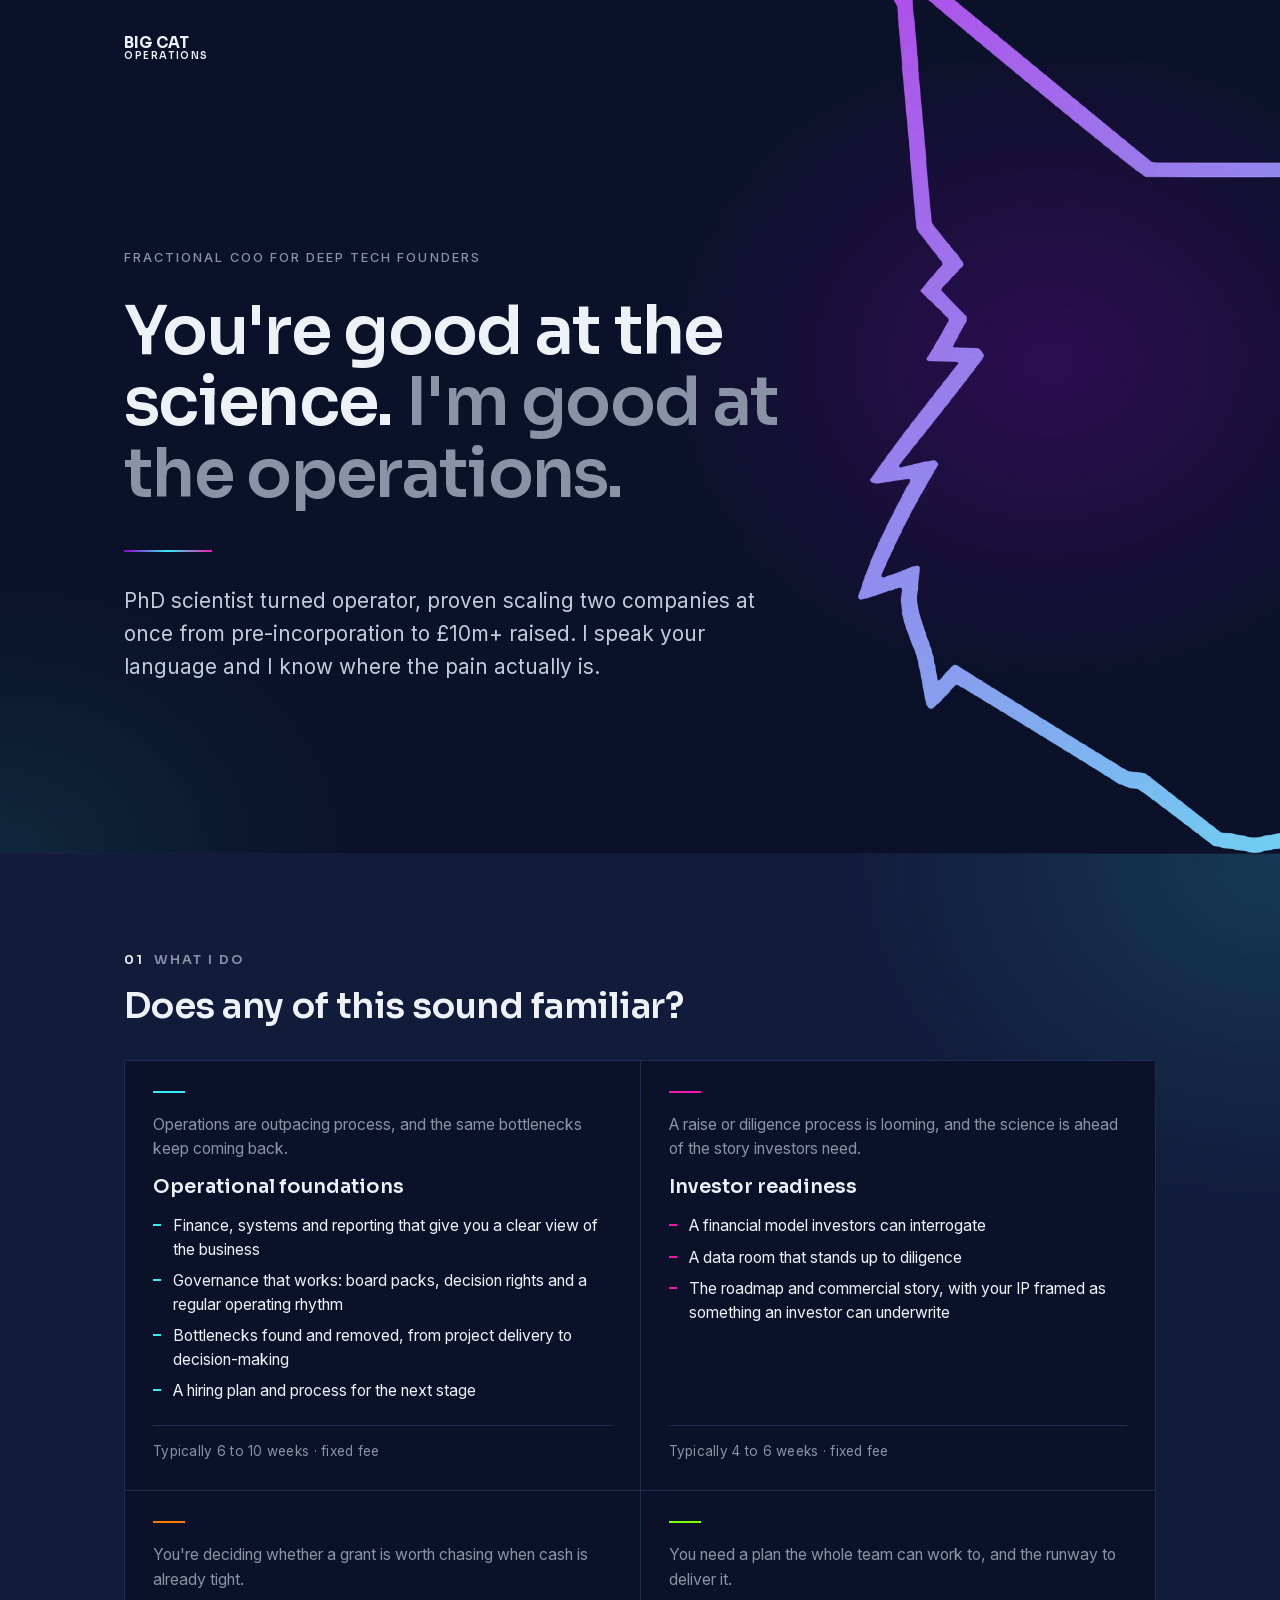
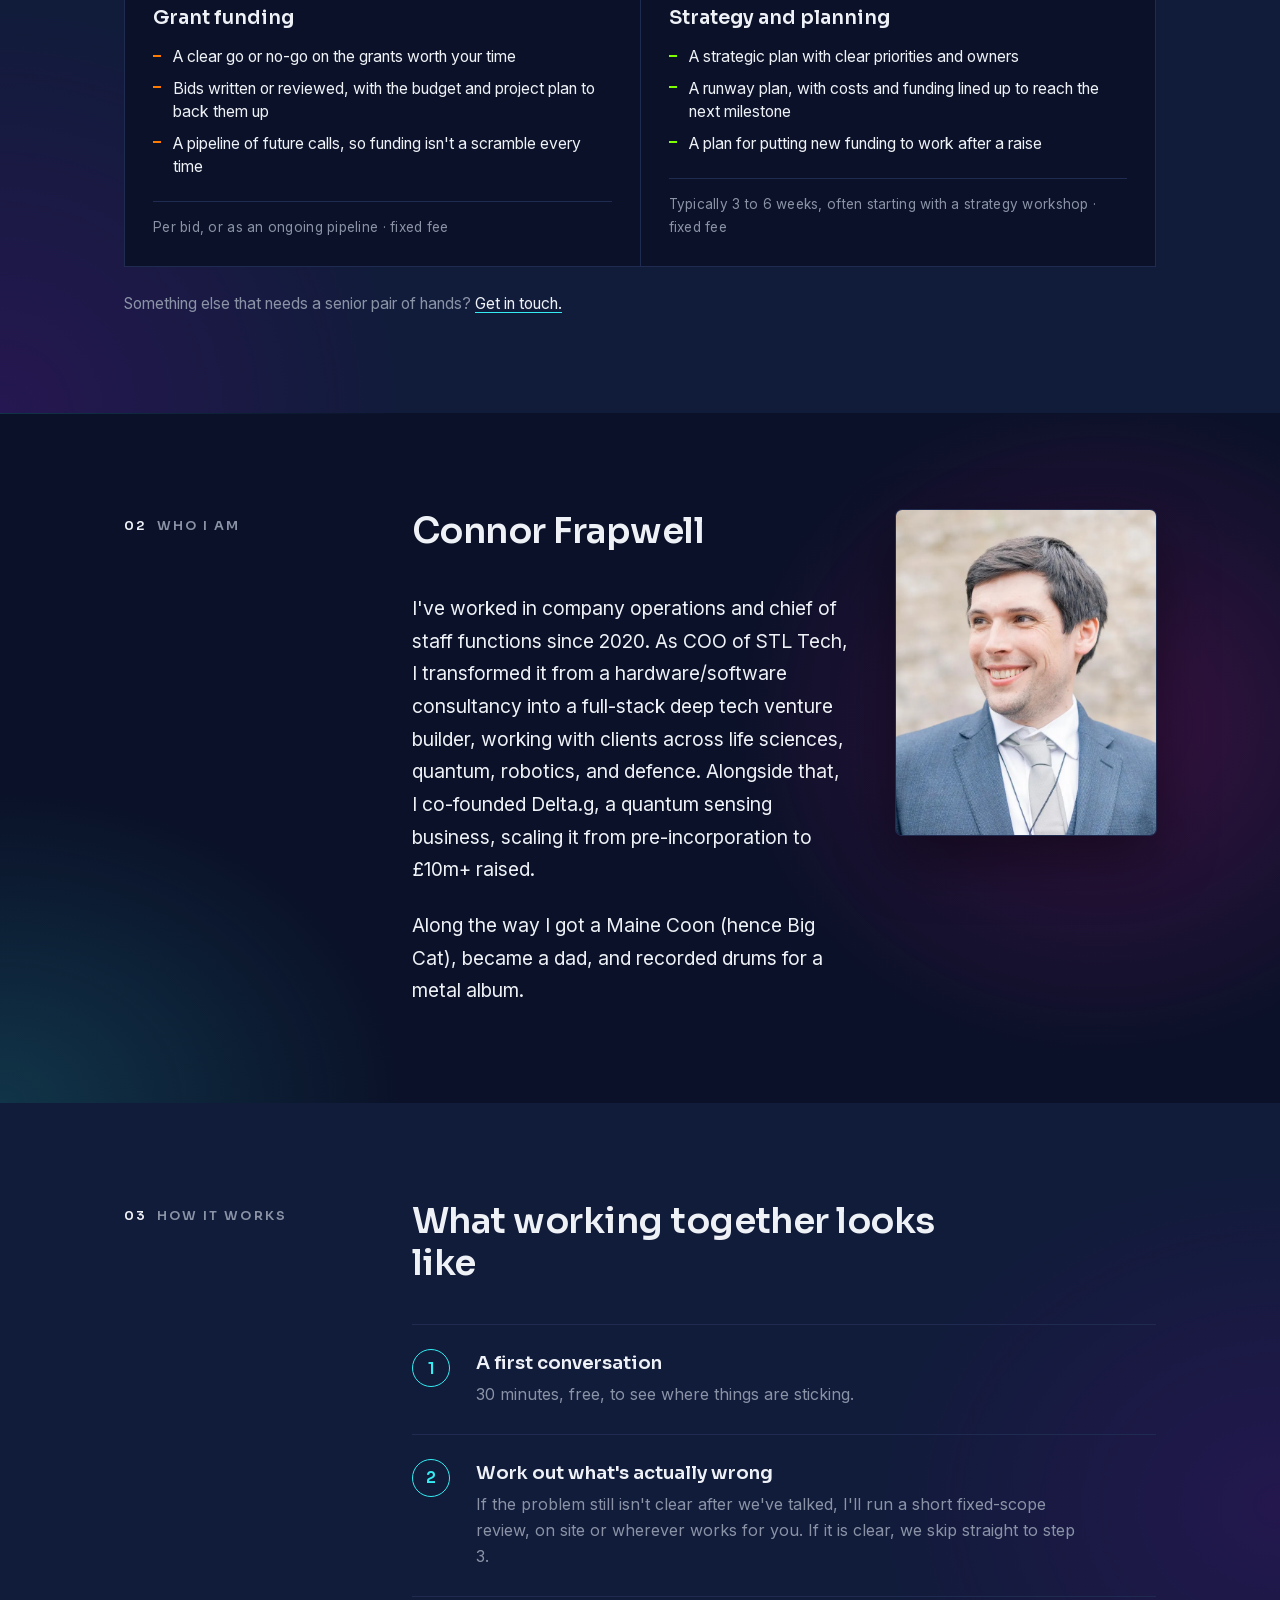
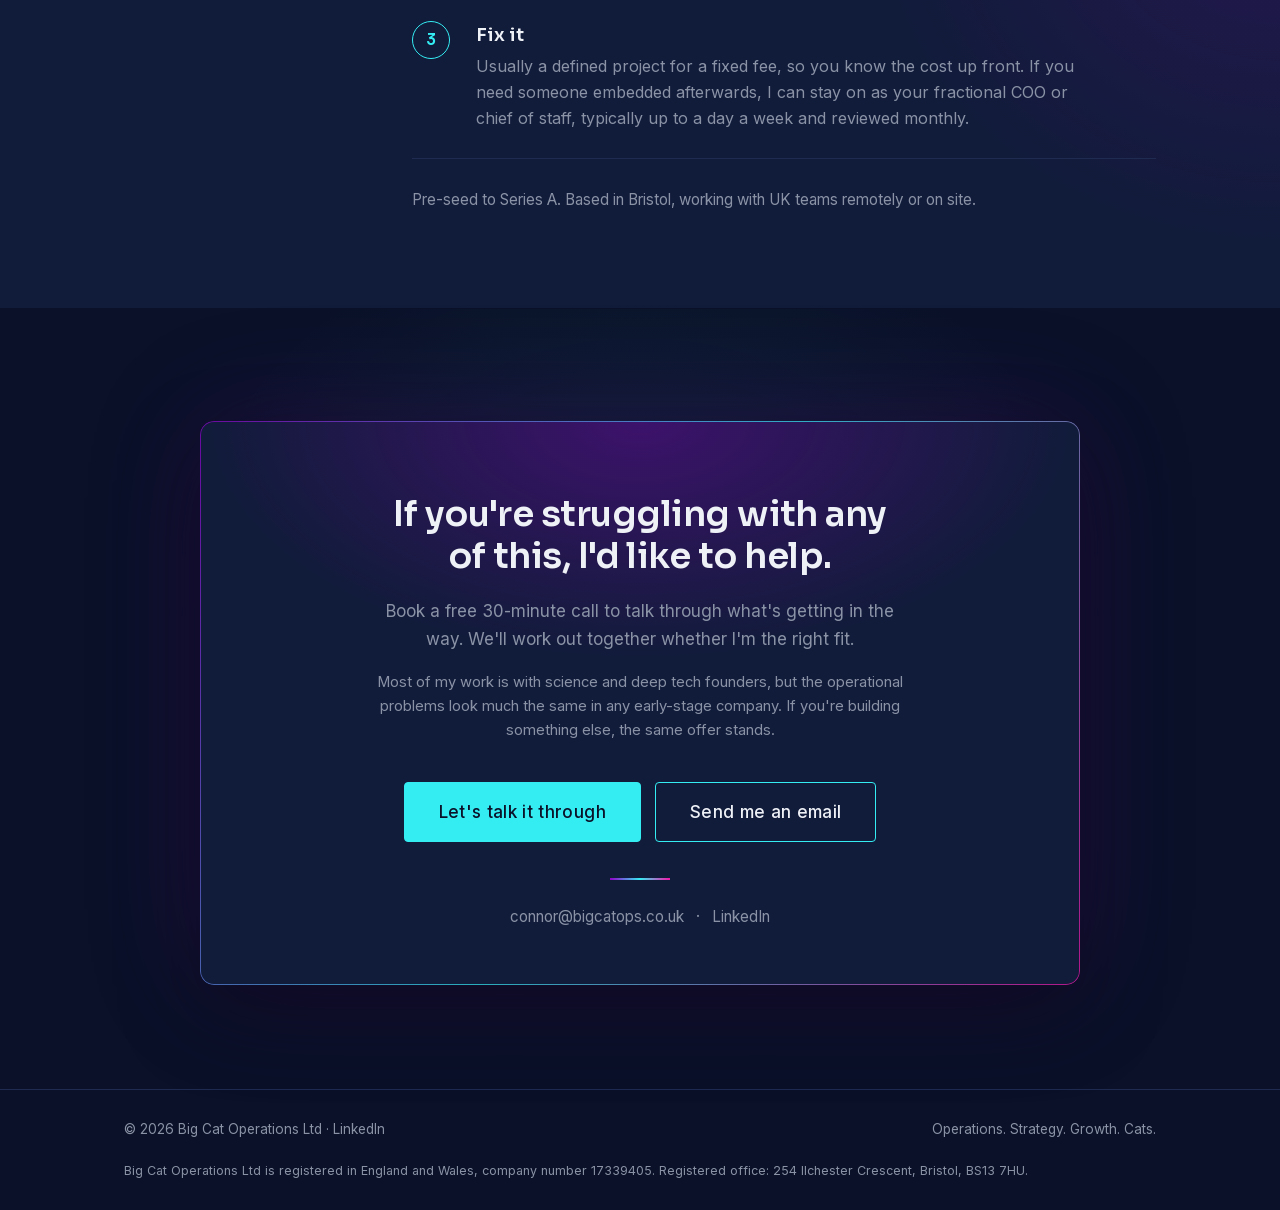
==== index.html @ 2e02fce7 "Who I am: cyan glow bottom left" ====
<!DOCTYPE html>
<html lang="en-GB">
<head>
<meta charset="UTF-8">
<meta name="viewport" content="width=device-width, initial-scale=1, viewport-fit=cover">
<title>Big Cat Operations · Fractional COO for deep tech founders</title>
<meta name="description" content="Fractional COO and operations support for deep tech founders, pre-seed to Series A. PhD scientist turned operator, proven scaling two companies at once from pre-incorporation to £10m+ raised.">
<meta name="theme-color" content="#0A1128">
<meta property="og:type" content="website">
<meta property="og:title" content="Big Cat Operations">
<meta property="og:description" content="You're good at the science. I'm good at the operations.">
<link rel="canonical" href="https://bigcatops.co.uk/">
<meta property="og:url" content="https://bigcatops.co.uk/">
<meta property="og:image" content="https://bigcatops.co.uk/assets/og.png">
<meta name="twitter:card" content="summary_large_image">
<link rel="icon" type="image/png" href="assets/favicon.png">
<link rel="apple-touch-icon" href="assets/apple-touch-icon.png">
<link rel="preload" href="assets/fonts/sora-latin.woff2" as="font" type="font/woff2" crossorigin>
<link rel="preload" href="assets/fonts/inter-latin.woff2" as="font" type="font/woff2" crossorigin>
<link rel="stylesheet" href="assets/fonts/fonts.css">
<script>document.documentElement.classList.add('js');</script>
<style>
  :root {
    --bg: #0A1128;
    --bg-band: #111B3A;
    --bg-raised: #17224A;
    --line: #202B52;
    --text: #EEF1F6;
    --grey: #8A93A6;
    --violet: #9201CB;
    --cyan: #34EDF3;
    --cerise: #F715AB;
    --orange: #FF7A00;
    --lime: #7FFF00;
    --gradient: linear-gradient(90deg, var(--violet), var(--cyan), var(--cerise));
    --heading: 'Sora', -apple-system, BlinkMacSystemFont, 'Segoe UI', sans-serif;
    --body: 'Inter', -apple-system, BlinkMacSystemFont, 'Segoe UI', sans-serif;
    --gutter: max(24px, env(safe-area-inset-left));
    --max: 1080px;
  }
  * { box-sizing: border-box; margin: 0; padding: 0; }
  html { background: var(--bg); scroll-behavior: smooth; }
  body {
    background: var(--bg);
    color: var(--text);
    font-family: var(--body);
    font-size: 1.0625rem;
    line-height: 1.65;
    -webkit-font-smoothing: antialiased;
    overflow-x: hidden;
  }
  a { color: inherit; }
  ::selection { background: var(--cyan); color: var(--bg); }

  .wrap {
    max-width: var(--max);
    margin: 0 auto;
    padding-left: var(--gutter);
    padding-right: max(24px, env(safe-area-inset-right));
  }

  /* Header */
  .site-header { position: relative; z-index: 2; padding-top: max(28px, env(safe-area-inset-top)); }
  .brand {
    display: inline-flex;
    align-items: center;
    gap: 14px;
    text-decoration: none;
  }
  .brand span {
    font-family: var(--heading);
    font-weight: 700;
    font-size: 0.95rem;
    line-height: 1.05;
    letter-spacing: 0.01em;
  }
  .brand small {
    display: block;
    font-weight: 600;
    font-size: 0.62rem;
    letter-spacing: 0.16em;
  }

  /* Hero */
  .hero {
    position: relative;
    overflow-x: clip;
    overflow-y: visible;
    min-height: min(88vh, 820px);
    display: flex;
    flex-direction: column;
    justify-content: center;
    padding: 96px 0 80px;
  }
  .hero .wrap { position: relative; z-index: 1; width: 100%; }
  /* Large offset mark, placed as on the proposal cover: bleeds off the top, bottom and right */
  .hero-mark {
    position: absolute;
    top: -120px;
    left: 67%;
    height: calc(100% + 120px);
    z-index: 0;
  }
  .hero-mark picture, .hero-mark img { display: block; height: 100%; width: auto; }
  .hero-mark img { transition: filter 0.6s ease; }
  .hero-mark:hover img, .hero-mark:focus-visible img {
    filter: drop-shadow(0 0 14px rgba(52, 237, 243, 0.45)) brightness(1.15);
  }
  .hero-mark:focus-visible { outline: none; }
  /* Let clicks reach the mark through the empty parts of the hero and header */
  .hero .wrap, .site-header, .site-header .wrap { pointer-events: none; }
  .hero .wrap > *, .site-header .brand { pointer-events: auto; }
  .eyebrow {
    font-size: 0.8rem;
    font-weight: 500;
    letter-spacing: 0.16em;
    text-transform: uppercase;
    color: var(--grey);
    margin-bottom: 28px;
  }
  h1 {
    font-family: var(--heading);
    font-weight: 600;
    font-size: clamp(2.4rem, 6vw, 4.2rem);
    line-height: 1.06;
    letter-spacing: -0.025em;
    max-width: 15ch;
  }
  h1 .second { color: var(--grey); }
  .hero-rule {
    width: 88px;
    height: 2px;
    margin: 40px 0 32px;
    background: var(--gradient);
    transform-origin: left;
  }
  .lede {
    font-size: clamp(1.1rem, 1.8vw, 1.3rem);
    line-height: 1.6;
    max-width: 31em;
    color: #C3CCDD;
  }

  /* Alternating bands and soft brand glows, to break the page into distinct sections */
  section.block.band { background: var(--bg-band); border-top-color: transparent; }
  section.band + section, section + section.band { border-top-color: transparent; }
  /* Stronger brand glows, in the style of the game background: violet and cyan pools of light */
  .hero { background:
      radial-gradient(ellipse 45% 60% at 82% 38%, rgba(146, 1, 203, 0.26), transparent 70%),
      radial-gradient(ellipse 40% 50% at 0% 100%, rgba(52, 237, 243, 0.10), transparent 70%); }
  #services { background:
      radial-gradient(ellipse 50% 45% at 100% 0%, rgba(52, 237, 243, 0.14), transparent 70%),
      radial-gradient(ellipse 45% 50% at 0% 100%, rgba(146, 1, 203, 0.16), transparent 70%),
      var(--bg-band); }
  #about { background:
      radial-gradient(ellipse 42% 70% at 86% 45%, rgba(247, 21, 171, 0.20), transparent 70%),
      radial-gradient(ellipse 45% 65% at 0% 100%, rgba(52, 237, 243, 0.16), transparent 70%); }
  #how { background:
      radial-gradient(ellipse 45% 60% at 100% 50%, rgba(146, 1, 203, 0.14), transparent 70%),
      var(--bg-band); }
  .cta-block { background:
      radial-gradient(ellipse 50% 60% at 50% 30%, rgba(52, 237, 243, 0.08), transparent 70%); }

  /* Sections */
  section.block { padding: 96px 0; border-top: 1px solid var(--line); }
  .block-grid {
    display: grid;
    grid-template-columns: 240px 1fr;
    gap: 48px;
  }
  .label {
    font-family: var(--heading);
    font-size: 0.8rem;
    font-weight: 600;
    letter-spacing: 0.16em;
    text-transform: uppercase;
    color: var(--grey);
    padding-top: 6px;
  }
  .label b { color: var(--text); font-weight: 600; margin-right: 10px; }
  h2 {
    font-family: var(--heading);
    font-weight: 600;
    font-size: clamp(1.6rem, 3vw, 2.2rem);
    line-height: 1.2;
    letter-spacing: -0.015em;
    margin-bottom: 40px;
    max-width: 22ch;
  }

  /* Where I can help */
  .pains { list-style: none; }
  .pains li {
    position: relative;
    padding: 22px 0 22px 44px;
    border-bottom: 1px solid var(--line);
    font-size: 1.15rem;
    line-height: 1.5;
  }
  .pains li:first-child { border-top: 1px solid var(--line); }
  .pains li::before {
    content: counter(pain, decimal-leading-zero);
    counter-increment: pain;
    position: absolute;
    left: 0;
    top: 26px;
    font-family: var(--heading);
    font-size: 0.78rem;
    font-weight: 600;
    color: var(--grey);
    transition: color 0.25s ease;
  }
  .pains { counter-reset: pain; }
  .pains li:hover::before { color: var(--cyan); }

  /* What I do */
  .services {
    display: grid;
    grid-template-columns: repeat(2, 1fr);
    gap: 1px;
    background: var(--line);
    border: 1px solid var(--line);
  }
  .service {
    background: var(--bg);
    padding: 32px 28px 36px;
    transition: background 0.3s ease;
  }
  .service:hover { background: var(--bg-raised); }
  .service::before {
    content: "";
    display: block;
    width: 32px;
    height: 2px;
    margin-bottom: 22px;
    background: var(--accent, var(--cyan));
    transition: width 0.35s ease;
  }
  .service:hover::before { width: 56px; }
  .service h3 {
    font-family: var(--heading);
    font-weight: 600;
    font-size: 1.15rem;
    line-height: 1.3;
    margin-bottom: 10px;
  }
  .service p { color: var(--grey); font-size: 1rem; }
  .service:nth-child(1) { --accent: var(--cyan); }
  .service:nth-child(2) { --accent: var(--cerise); }
  .service:nth-child(3) { --accent: var(--orange); }
  .service:nth-child(4) { --accent: var(--violet); }
  .service:nth-child(5) { --accent: var(--lime); grid-column: 1 / -1; }

  /* Who am I */
  .bio {
    display: grid;
    grid-template-columns: 1fr 260px;
    gap: 48px;
    align-items: start;
  }
  .bio p { font-size: 1.2rem; line-height: 1.7; max-width: 36em; }
  .bio p + p { margin-top: 1.2em; }
  .bio-photo { display: block; }
  .bio-photo img {
    display: block;
    width: 100%;
    height: auto;
    border-radius: 6px;
    box-shadow: 0 0 0 1px var(--line), 0 24px 60px rgba(0, 0, 0, 0.45);
  }

  /* What I do: project cards */
  .block-grid.stacked { grid-template-columns: 1fr; gap: 0; }
  .block-grid.stacked .label { margin-bottom: 14px; padding-top: 0; }
  .block-grid.stacked h2 { max-width: none; margin-bottom: 32px; }
  .projects {
    grid-column: 1 / -1;
    display: grid;
    grid-template-columns: repeat(2, 1fr);
    gap: 1px;
    background: var(--line);
    border: 1px solid var(--line);
  }
  .project {
    background: var(--bg);
    padding: 30px 28px 28px;
    display: flex;
    flex-direction: column;
    transition: background 0.3s ease;
  }
  .project:hover { background: var(--bg-raised); }
  .project::before {
    content: "";
    display: block;
    width: 32px;
    height: 2px;
    margin-bottom: 20px;
    background: var(--accent, var(--cyan));
    transition: width 0.35s ease;
  }
  .project:hover::before { width: 56px; }
  .project:nth-child(1) { --accent: var(--cyan); }
  .project:nth-child(2) { --accent: var(--cerise); }
  .project:nth-child(3) { --accent: var(--orange); }
  .project:nth-child(4) { --accent: var(--lime); }
  .project-problem { color: var(--grey); font-size: 0.98rem; line-height: 1.55; margin-bottom: 14px; }
  .project h3 {
    font-family: var(--heading);
    font-weight: 600;
    font-size: 1.2rem;
    line-height: 1.3;
    margin-bottom: 14px;
  }
  .project ul { list-style: none; display: grid; gap: 8px; margin-bottom: 22px; }
  .project li { position: relative; padding-left: 20px; font-size: 0.98rem; line-height: 1.5; }
  .project li::before {
    content: "";
    position: absolute;
    left: 0;
    top: 0.62em;
    width: 8px;
    height: 2px;
    background: var(--accent, var(--cyan));
  }
  .projects-more { grid-column: 1 / -1; color: var(--grey); font-size: 0.98rem; margin-top: 24px; }
  .projects-more a { color: var(--text); text-decoration: underline; text-decoration-color: var(--cyan); text-underline-offset: 3px; }
  .projects-more a:hover { color: var(--cyan); }
  .project-terms {
    margin-top: auto;
    padding-top: 14px;
    border-top: 1px solid var(--line);
    color: var(--grey);
    font-size: 0.85rem;
    letter-spacing: 0.02em;
  }

  /* How it works */
  .steps { list-style: none; counter-reset: step; display: grid; gap: 0; }
  .steps li {
    position: relative;
    padding: 26px 0 26px 64px;
    border-bottom: 1px solid var(--line);
    counter-increment: step;
  }
  .steps li:first-child { border-top: 1px solid var(--line); }
  .steps li::before {
    content: counter(step);
    position: absolute;
    left: 0;
    top: 24px;
    width: 36px;
    height: 36px;
    display: grid;
    place-items: center;
    border: 1px solid var(--cyan);
    border-radius: 50%;
    font-family: var(--heading);
    font-weight: 600;
    font-size: 0.95rem;
    color: var(--cyan);
  }
  .steps h3 {
    font-family: var(--heading);
    font-weight: 600;
    font-size: 1.15rem;
    line-height: 1.3;
    margin-bottom: 6px;
  }
  .steps p { color: var(--grey); font-size: 1rem; max-width: 38em; }
  .steps-note { margin-top: 28px; color: var(--grey); font-size: 0.95rem; }

  /* Case studies (placeholder) */
  .cases { display: grid; gap: 24px; }
  .case {
    border: 1px dashed #2C3560;
    border-radius: 6px;
    padding: 32px 28px;
  }
  .case-tag {
    display: inline-block;
    font-size: 0.72rem;
    font-weight: 500;
    letter-spacing: 0.14em;
    text-transform: uppercase;
    color: var(--orange);
    border: 1px solid currentColor;
    border-radius: 3px;
    padding: 3px 8px;
    margin-bottom: 16px;
  }
  .case h3 {
    font-family: var(--heading);
    font-weight: 600;
    font-size: 1.2rem;
    margin-bottom: 8px;
  }
  .case p { color: var(--grey); font-size: 1rem; }

  /* CTA */
  .cta-block { padding: 112px 0 104px; border-top: 1px solid var(--line); text-align: center; }
  /* The CTA sits in its own panel with a thin brand-gradient edge, so the page ends on something with weight */
  .cta-panel {
    position: relative;
    max-width: 880px;
    margin: 0 auto;
    padding: 72px 56px 56px;
    border-radius: 14px;
    background:
      radial-gradient(ellipse 70% 60% at 50% 0%, rgba(146, 1, 203, 0.34), transparent 70%),
      var(--bg-band);
    box-shadow: 0 30px 80px rgba(0, 0, 0, 0.35), 0 0 120px rgba(146, 1, 203, 0.18);
  }
  .cta-panel::before {
    content: "";
    position: absolute;
    inset: 0;
    border-radius: inherit;
    padding: 1px;
    background: linear-gradient(120deg, var(--violet), var(--cyan), var(--cerise));
    -webkit-mask: linear-gradient(#000 0 0) content-box, linear-gradient(#000 0 0);
    -webkit-mask-composite: xor;
    mask-composite: exclude;
    opacity: 0.7;
    pointer-events: none;
  }
  .cta-block h2 { margin: 0 auto 20px; max-width: 20ch; }
  .cta-block p { color: var(--grey); max-width: 32em; margin: 0 auto 40px; }
  .cta-block p:has(+ .cta-aside) { margin-bottom: 16px; }
  .cta-block .cta-aside { font-size: 0.92rem; max-width: 36em; }
  .button {
    display: inline-block;
    padding: 15px 34px;
    border: 1px solid var(--cyan);
    border-radius: 4px;
    font-weight: 500;
    letter-spacing: 0.02em;
    text-decoration: none;
    transition: background 0.2s ease, color 0.2s ease;
  }
  .button:focus-visible { background: var(--cyan); color: var(--bg); }
  .button-primary { background: var(--cyan); color: var(--bg); }
  .button-primary:focus-visible { background: #7FF4F7; border-color: #7FF4F7; }
  @media (hover: hover) {
    .button:hover { background: var(--cyan); color: var(--bg); }
    .button-primary:hover { background: #7FF4F7; border-color: #7FF4F7; }
  }
  .cta-buttons { display: flex; justify-content: center; flex-wrap: wrap; gap: 14px; }
  @media (max-width: 480px) {
    .cta-buttons { flex-direction: column; align-items: stretch; max-width: 320px; margin: 0 auto; }
    .cta-buttons .button { text-align: center; }
  }
  a:focus-visible { outline: 2px solid var(--cyan); outline-offset: 4px; border-radius: 2px; }
  .cta-rule { width: 60px; height: 2px; margin: 36px auto 24px; background: var(--gradient); border: 0; }
  .cta-block .cta-links { margin: 0 auto; font-size: 0.95rem; display: flex; justify-content: center; flex-wrap: wrap; gap: 6px 12px; }
  .cta-links a { color: var(--grey); text-decoration: none; transition: color 0.2s ease; }
  .cta-links a:hover { color: var(--cyan); }

  /* Footer */
  footer {
    border-top: 1px solid var(--line);
    padding: 28px 0 max(28px, env(safe-area-inset-bottom));
    color: var(--grey);
    font-size: 0.85rem;
  }
  footer .cats, footer .footer-link { text-decoration: none; transition: color 0.3s ease; }
  footer .cats:hover, footer .cats:focus-visible, footer .footer-link:hover { color: var(--cyan); }
  footer .legal { flex-basis: 100%; font-size: 0.78rem; margin-top: 4px; }
  footer .wrap { display: flex; justify-content: space-between; gap: 16px; flex-wrap: wrap; }

  /* Motion: only when JS is on and the visitor hasn't asked for less */
  @media (prefers-reduced-motion: no-preference) {
    .js .reveal {
      opacity: 0;
      transform: translateY(18px);
      transition: opacity 0.8s ease, transform 0.8s cubic-bezier(.2,.7,.2,1);
      transition-delay: var(--delay, 0s);
    }
    .js .reveal.in { opacity: 1; transform: none; }
    .js .hero-mark { opacity: 0; transform: translateX(32px); transition: opacity 1.6s ease 0.2s, transform 1.8s cubic-bezier(.2,.7,.2,1) 0.2s; }
    .js .hero-mark.in { opacity: 1; transform: none; }
    .js .hero-rule { transform: scaleX(0); transition: transform 1.1s cubic-bezier(.2,.7,.2,1) 0.5s; }
    .js .hero-rule.in { transform: scaleX(1); }
  }
  @media (prefers-reduced-motion: reduce) {
    html { scroll-behavior: auto; }
    * { transition: none !important; }
  }

  /* Mid-size screens: keep the mark clear of the lede */
  @media (max-width: 1180px) {
    .hero-mark { left: 76%; }
  }

  @media (max-width: 1000px) {
    .bio { grid-template-columns: 1fr; gap: 32px; }
    .bio-photo { order: -1; max-width: 220px; }
  }

  /* Small screens */
  @media (max-width: 820px) {
    .block-grid { grid-template-columns: 1fr; gap: 20px; }
    section.block { padding: 72px 0; }
    .services { grid-template-columns: 1fr; }
    .projects { grid-template-columns: 1fr; }
    .hero { min-height: auto; padding: 88px 0 72px; }
    .hero-mark { top: -130px; left: auto; right: -84px; height: 250px; opacity: 0.55; }
    .js .hero-mark.in { opacity: 0.55; }
    .hero { padding-top: 136px; }
    .pains li { font-size: 1.05rem; padding-left: 36px; }
    .steps li { padding-left: 52px; }
    .steps li::before { width: 32px; height: 32px; font-size: 0.85rem; }
    .cta-block { padding: 72px 0 72px; }
    .cta-panel { padding: 48px 22px 40px; }
  }
</style>
</head>
<body>

<header class="site-header">
  <div class="wrap">
    <a class="brand" href="/" aria-label="Big Cat Operations, home">
      <span>BIG CAT<small>OPERATIONS</small></span>
    </a>
  </div>
</header>

<main>

  <!-- 1. Headline -->
  <section class="hero">
    <!-- Easter egg: the big cat opens Big Cat Run (run/) -->
    <a class="hero-mark reveal-mark" href="run/" aria-label="Big Cat Run: a small game">
      <picture>
        <source srcset="assets/mark-gradient.webp" type="image/webp">
        <img src="assets/mark-gradient.png" width="1209" height="1400" alt="">
      </picture>
    </a>
    <div class="wrap">
      <p class="eyebrow reveal">Fractional COO for deep tech founders</p>
      <h1 class="reveal" style="--delay:.08s">You're good at the science. <span class="second">I'm good at the operations.</span></h1>
      <div class="hero-rule reveal-rule" aria-hidden="true"></div>
      <p class="lede reveal" style="--delay:.2s">PhD scientist turned operator, proven scaling two companies at once from pre-incorporation to £10m+ raised. I speak your language and I know where the pain actually is.</p>
    </div>
  </section>

  <!-- 2. What I do: problem, project, what you get, typical length.
  -->
  <section class="block band" id="services">
    <div class="wrap block-grid stacked">
      <p class="label reveal"><b>01</b>What I do</p>
      <h2 class="reveal">Does any of this sound familiar?</h2>
      <div class="projects">
          <article class="project reveal">
            <p class="project-problem">Operations are outpacing process, and the same bottlenecks keep coming back.</p>
            <h3>Operational foundations</h3>
            <ul>
              <li>Finance, systems and reporting that give you a clear view of the business</li>
              <li>Governance that works: board packs, decision rights and a regular operating rhythm</li>
              <li>Bottlenecks found and removed, from project delivery to decision-making</li>
              <li>A hiring plan and process for the next stage</li>
            </ul>
            <p class="project-terms">Typically 6 to 10 weeks · fixed fee</p>
          </article>
          <article class="project reveal" style="--delay:.08s">
            <p class="project-problem">A raise or diligence process is looming, and the science is ahead of the story investors need.</p>
            <h3>Investor readiness</h3>
            <ul>
              <li>A financial model investors can interrogate</li>
              <li>A data room that stands up to diligence</li>
              <li>The roadmap and commercial story, with your IP framed as something an investor can underwrite</li>
            </ul>
            <p class="project-terms">Typically 4 to 6 weeks · fixed fee</p>
          </article>
          <article class="project reveal">
            <p class="project-problem">You're deciding whether a grant is worth chasing when cash is already tight.</p>
            <h3>Grant funding</h3>
            <ul>
              <li>A clear go or no-go on the grants worth your time</li>
              <li>Bids written or reviewed, with the budget and project plan to back them up</li>
              <li>A pipeline of future calls, so funding isn't a scramble every time</li>
            </ul>
            <p class="project-terms">Per bid, or as an ongoing pipeline · fixed fee</p>
          </article>
          <article class="project reveal" style="--delay:.08s">
            <p class="project-problem">You need a plan the whole team can work to, and the runway to deliver it.</p>
            <h3>Strategy and planning</h3>
            <ul>
              <li>A strategic plan with clear priorities and owners</li>
              <li>A runway plan, with costs and funding lined up to reach the next milestone</li>
              <li>A plan for putting new funding to work after a raise</li>
            </ul>
            <p class="project-terms">Typically 3 to 6 weeks, often starting with a strategy workshop · fixed fee</p>
          </article>
      </div>
      <p class="projects-more reveal">Something else that needs a senior pair of hands? <a href="#contact">Get in touch.</a></p>
    </div>
  </section>

  <!-- 3. Who I am -->
  <section class="block" id="about">
    <div class="wrap block-grid">
      <p class="label reveal"><b>02</b>Who I am</p>
      <div class="bio">
        <div>
          <h2 class="reveal">Connor Frapwell</h2>
          <p class="reveal">I've worked in company operations and chief of staff functions since 2020. As COO of STL Tech, I transformed it from a hardware/software consultancy into a full-stack deep tech venture builder, working with clients across life sciences, quantum, robotics, and defence. Alongside that, I co-founded Delta.g, a quantum sensing business, scaling it from pre-incorporation to £10m+ raised.</p>
          <p class="reveal">Along the way I got a Maine Coon (hence Big Cat), became a dad, and recorded drums for a metal album.</p>
        </div>
        <picture class="bio-photo reveal">
          <source srcset="assets/connor.webp" type="image/webp">
          <img src="assets/connor.jpg" width="720" height="900" alt="Connor Frapwell" loading="lazy" decoding="async">
        </picture>
      </div>
    </div>
  </section>

  <!-- 4. How it works -->
  <section class="block band" id="how">
    <div class="wrap block-grid">
      <p class="label reveal"><b>03</b>How it works</p>
      <div>
        <h2 class="reveal">What working together looks like</h2>
        <ol class="steps">
          <li class="reveal">
            <h3>A first conversation</h3>
            <p>30 minutes, free, to see where things are sticking.</p>
          </li>
          <li class="reveal">
            <h3>Work out what's actually wrong</h3>
            <p>If the problem still isn't clear after we've talked, I'll run a short fixed-scope review, on site or wherever works for you. If it is clear, we skip straight to step 3.</p>
          </li>
          <li class="reveal">
            <h3>Fix it</h3>
            <p>Usually a defined project for a fixed fee, so you know the cost up front. If you need someone embedded afterwards, I can stay on as your fractional COO or chief of staff, typically up to a day a week and reviewed monthly.</p>
          </li>
        </ol>
        <p class="steps-note reveal">Pre-seed to Series A. Based in Bristol, working with UK teams remotely or on site.</p>
      </div>
    </div>
  </section>

  <!-- 5. CTA -->
  <section class="cta-block" id="contact">
    <div class="wrap">
      <div class="cta-panel">
      <h2 class="reveal">If you're struggling with any of this, I'd like to help.</h2>
      <p class="reveal">Book a free 30-minute call to talk through what's getting in the way. We'll work out together whether I'm the right fit.</p>
      <p class="cta-aside reveal">Most of my work is with science and deep tech founders, but the operational problems look much the same in any early-stage company. If you're building something else, the same offer stands.</p>
      <div class="cta-buttons reveal">
        <!-- BOOKING LINK: Google Calendar appointment schedule (30-minute intro call) -->
        <a class="button button-primary" href="https://calendar.google.com/appointments/schedules/AcZssZ1qIAnlPuDKBpOI1fOW0mMlNf31-eXUQTv7ztv_FmQ2rOdlAItJsGx3Ix7HEq6_NwawSNzxx0ee" target="_blank" rel="noopener">Let's talk it through</a>
        <a class="button" href="mailto:connor@bigcatops.co.uk?subject=Big%20Cat%20Operations">Send me an email</a>
      </div>
      <hr class="cta-rule">
      <p class="cta-links"><a href="mailto:connor@bigcatops.co.uk">connor@bigcatops.co.uk</a><span aria-hidden="true">·</span><a href="https://www.linkedin.com/in/connor-frapwell" rel="me noopener">LinkedIn</a></p>
      </div>
    </div>
  </section>

</main>

<footer>
  <div class="wrap">
    <span>&copy; <span id="year">2026</span> Big Cat Operations Ltd &middot; <a class="footer-link" href="https://www.linkedin.com/in/connor-frapwell" rel="me noopener">LinkedIn</a></span>
    <span>Operations. Strategy. Growth. <a class="cats" href="run/">Cats.</a></span>
    <p class="legal">Big Cat Operations Ltd is registered in England and Wales, company number 17339405. Registered office: 254 Ilchester Crescent, Bristol, BS13 7HU.</p>
  </div>
</footer>

<script>
  document.getElementById('year').textContent = new Date().getFullYear();
  (function () {
    var els = document.querySelectorAll('.reveal, .reveal-rule, .reveal-mark');
    if (!('IntersectionObserver' in window)) {
      els.forEach(function (el) { el.classList.add('in'); });
      return;
    }
    var io = new IntersectionObserver(function (entries) {
      entries.forEach(function (e) {
        if (e.isIntersecting) { e.target.classList.add('in'); io.unobserve(e.target); }
      });
    }, { rootMargin: '0px 0px -8% 0px', threshold: 0.1 });
    els.forEach(function (el) { io.observe(el); });
  })();
</script>
</body>
</html>
---- assets/fonts/fonts.css ----
/* Self-hosted Inter and Sora (latin subset, variable weight). Both SIL Open Font License 1.1. */
@font-face {
  font-family: 'Inter';
  font-style: normal;
  font-weight: 400 700;
  font-display: swap;
  src: url(inter-latin.woff2) format('woff2');
  unicode-range: U+0000-00FF, U+0131, U+0152-0153, U+02BB-02BC, U+02C6, U+02DA, U+02DC, U+0304, U+0308, U+0329, U+2000-206F, U+20AC, U+2122, U+2191, U+2193, U+2212, U+2215, U+FEFF, U+FFFD;
}
@font-face {
  font-family: 'Sora';
  font-style: normal;
  font-weight: 400 800;
  font-display: swap;
  src: url(sora-latin.woff2) format('woff2');
  unicode-range: U+0000-00FF, U+0131, U+0152-0153, U+02BB-02BC, U+02C6, U+02DA, U+02DC, U+0304, U+0308, U+0329, U+2000-206F, U+20AC, U+2122, U+2191, U+2193, U+2212, U+2215, U+FEFF, U+FFFD;
}
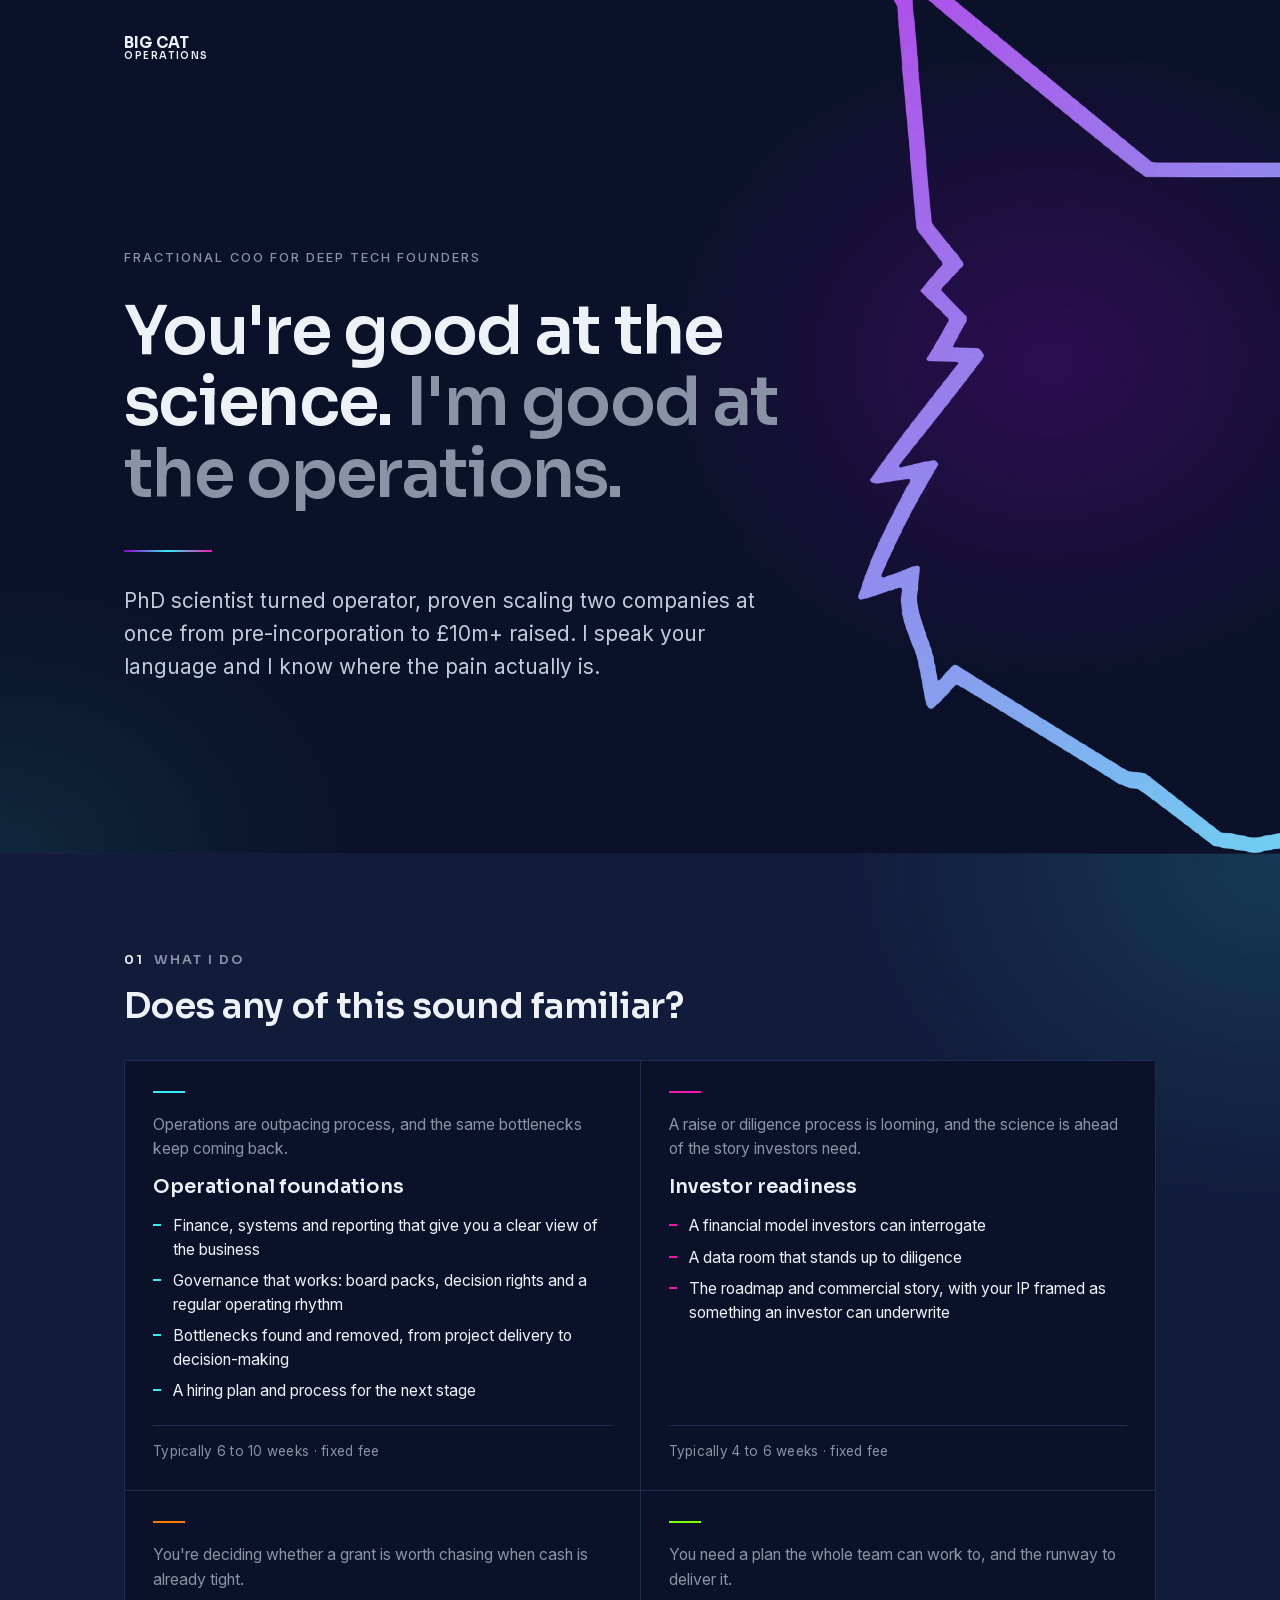
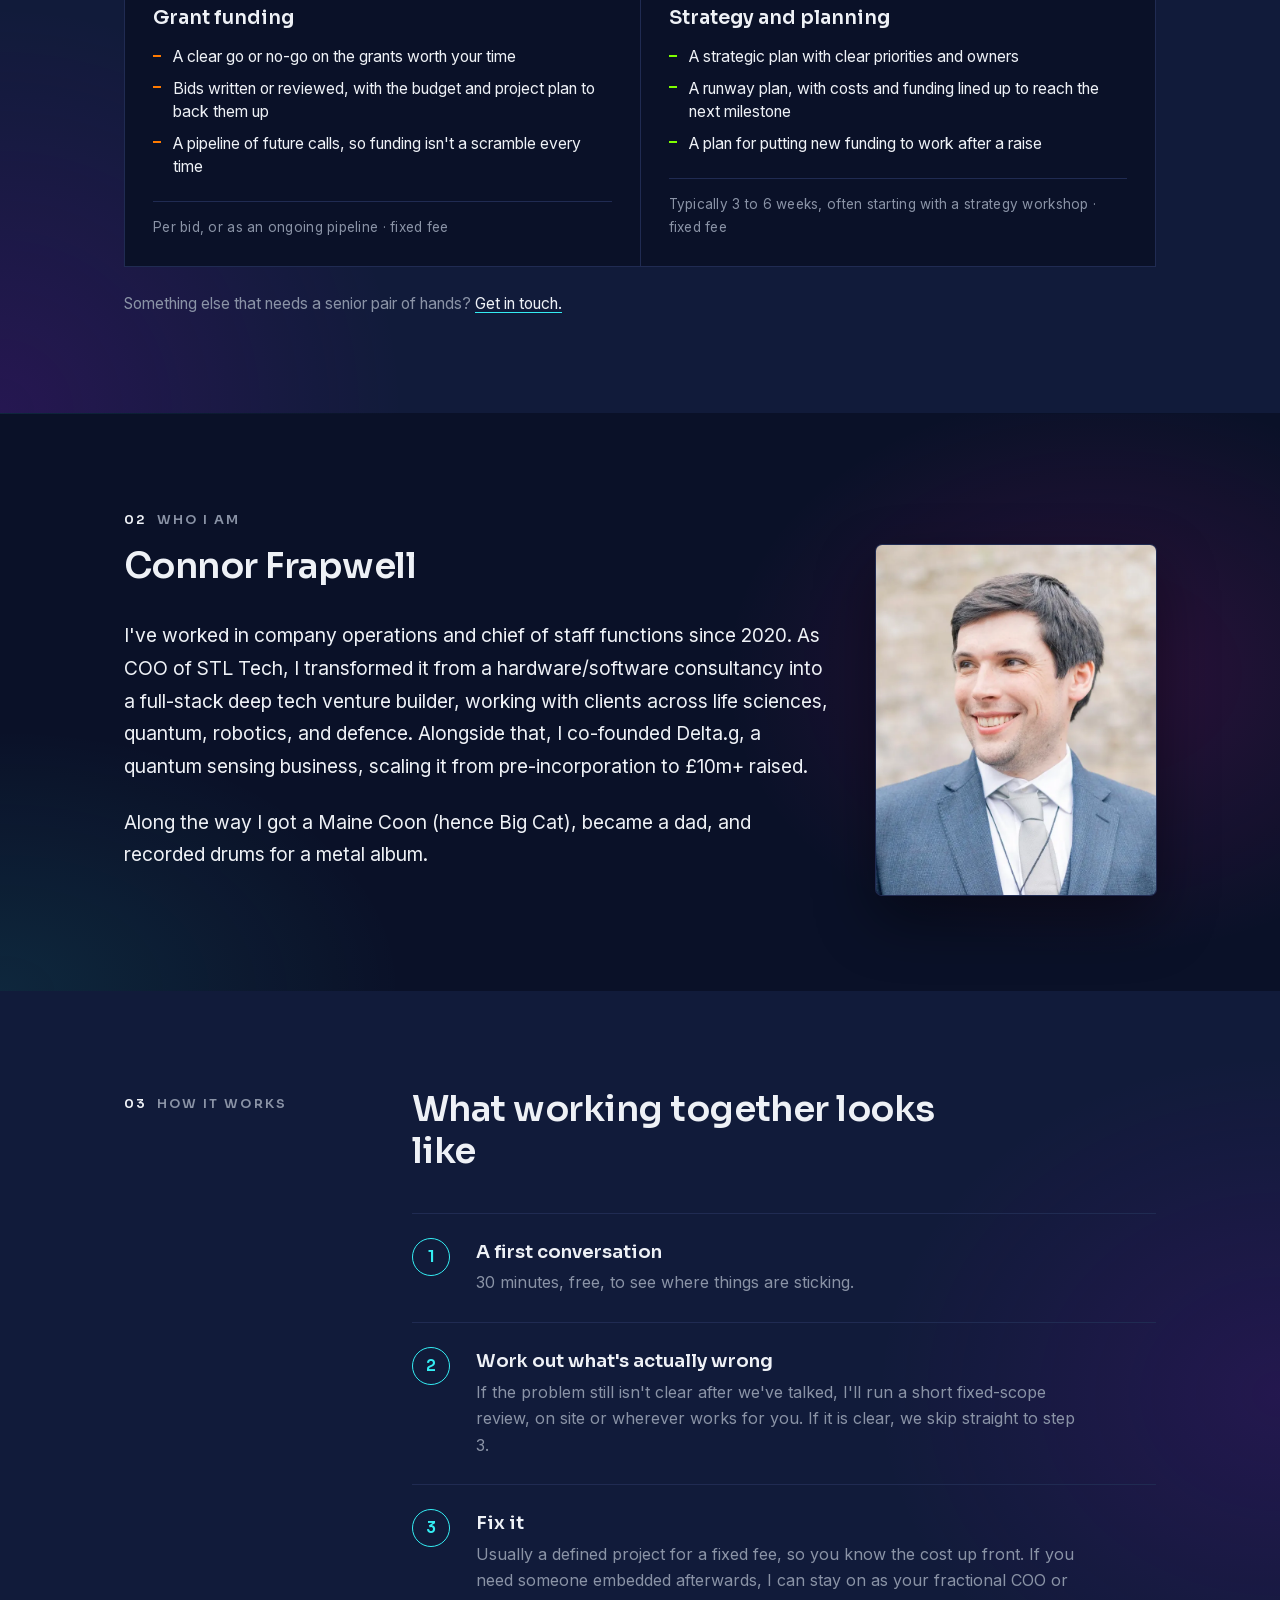
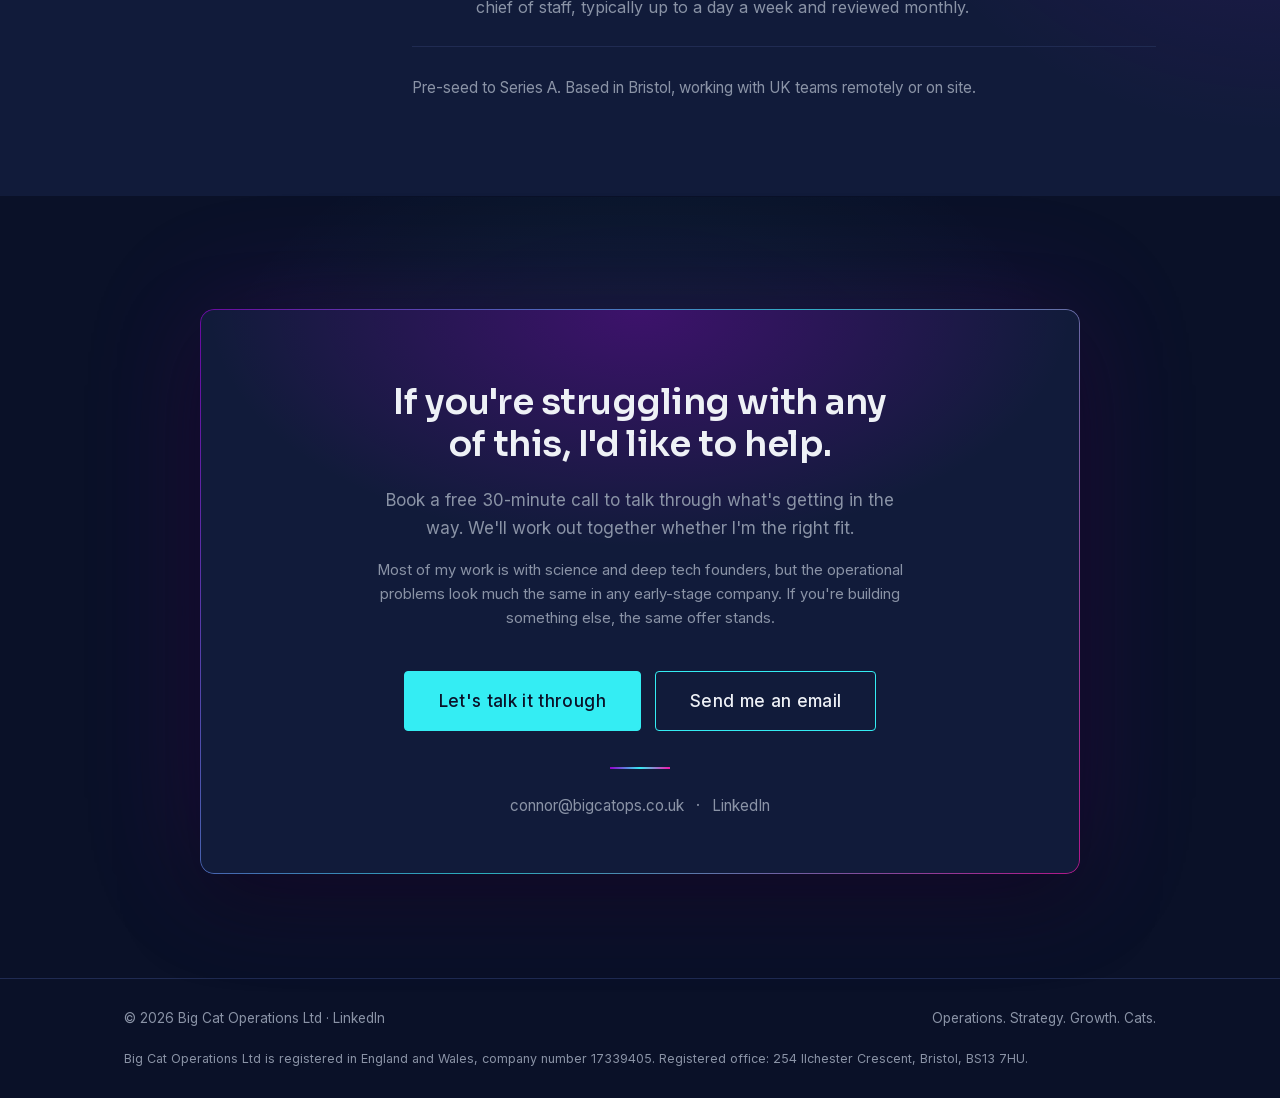
==== commit f705200d: "Who I am: stacked layout, softer glows" ====
--- a/index.html
+++ b/index.html
@@ -153,8 +153,8 @@
       radial-gradient(ellipse 45% 50% at 0% 100%, rgba(146, 1, 203, 0.16), transparent 70%),
       var(--bg-band); }
   #about { background:
-      radial-gradient(ellipse 42% 70% at 86% 45%, rgba(247, 21, 171, 0.20), transparent 70%),
-      radial-gradient(ellipse 45% 65% at 0% 100%, rgba(52, 237, 243, 0.16), transparent 70%); }
+      radial-gradient(ellipse 42% 70% at 86% 45%, rgba(247, 21, 171, 0.14), transparent 70%),
+      radial-gradient(ellipse 45% 65% at 0% 100%, rgba(52, 237, 243, 0.10), transparent 70%); }
   #how { background:
       radial-gradient(ellipse 45% 60% at 100% 50%, rgba(146, 1, 203, 0.14), transparent 70%),
       var(--bg-band); }
@@ -254,11 +254,11 @@
   /* Who am I */
   .bio {
     display: grid;
-    grid-template-columns: 1fr 260px;
+    grid-template-columns: 1fr 280px;
     gap: 48px;
     align-items: start;
   }
-  .bio p { font-size: 1.2rem; line-height: 1.7; max-width: 36em; }
+  .bio p { font-size: 1.2rem; line-height: 1.7; max-width: 42em; }
   .bio p + p { margin-top: 1.2em; }
   .bio-photo { display: block; }
   .bio-photo img {
@@ -598,7 +598,7 @@
 
   <!-- 3. Who I am -->
   <section class="block" id="about">
-    <div class="wrap block-grid">
+    <div class="wrap block-grid stacked">
       <p class="label reveal"><b>02</b>Who I am</p>
       <div class="bio">
         <div>
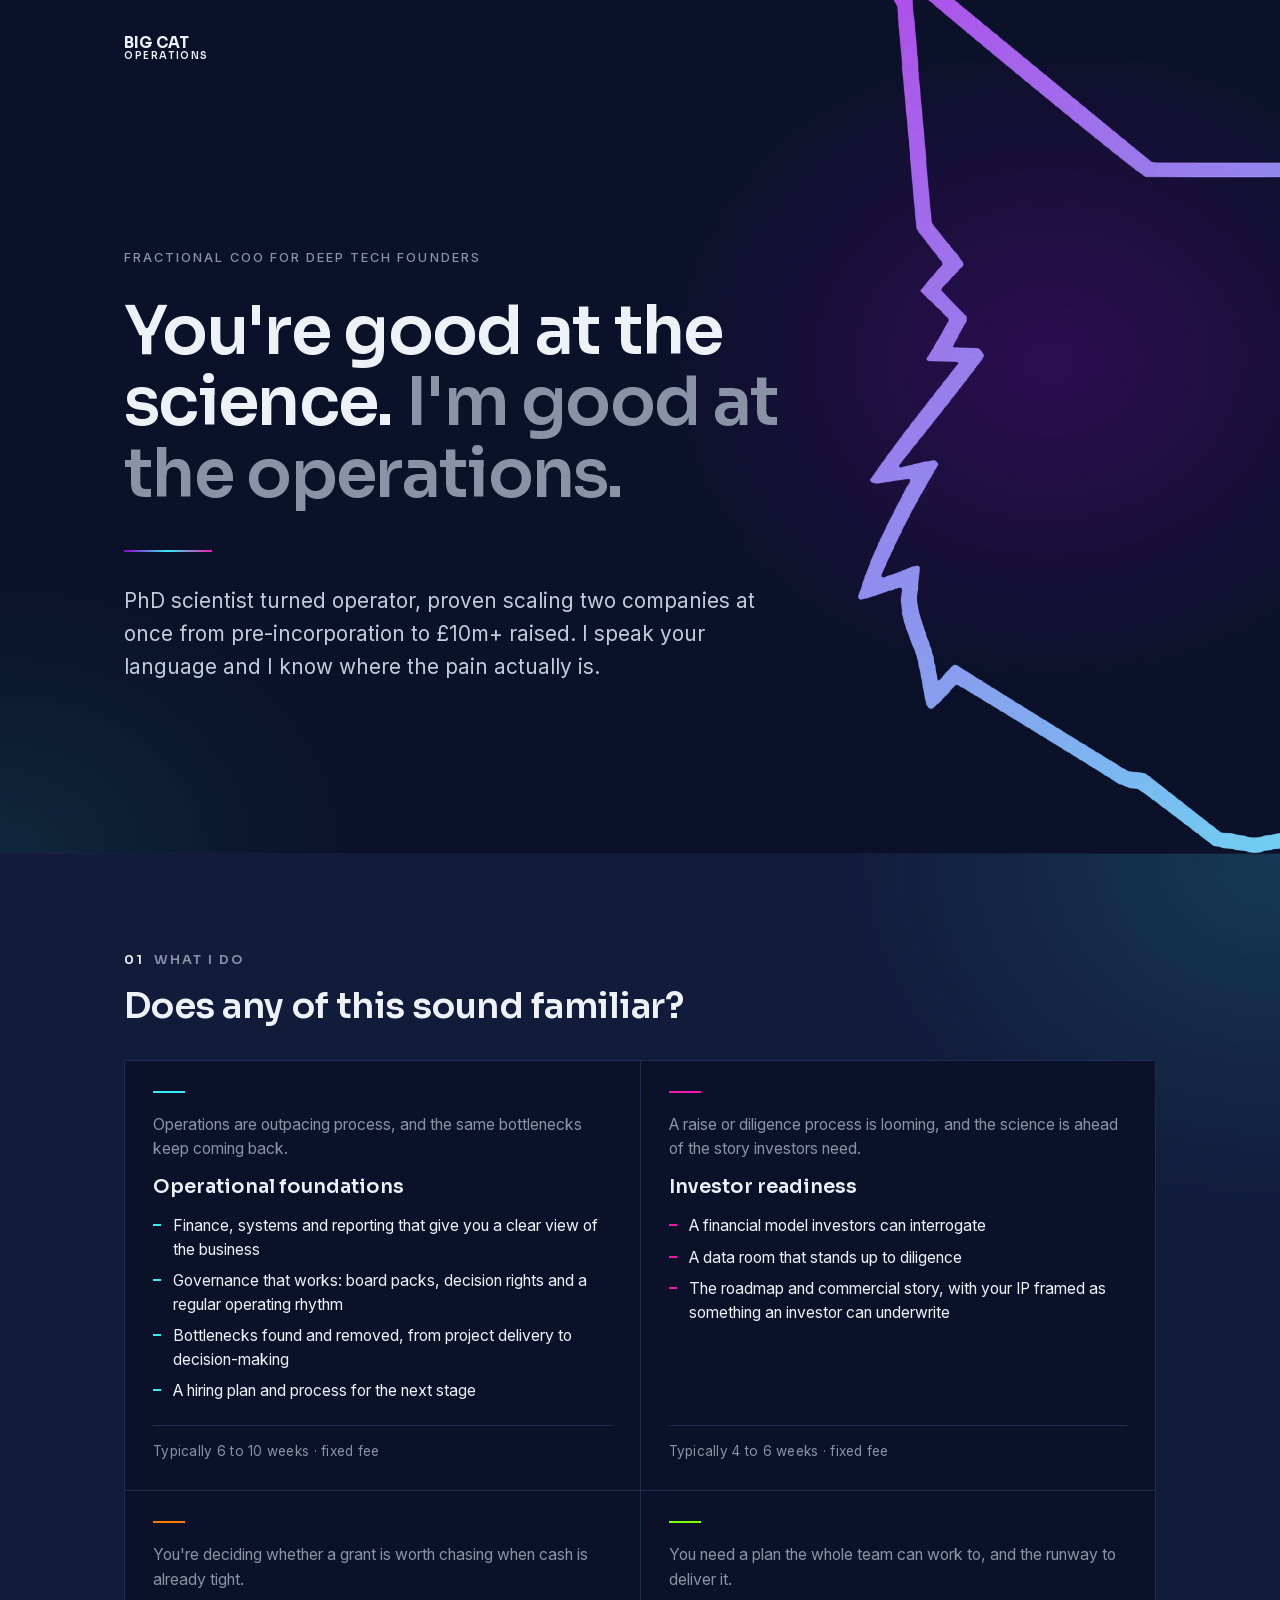
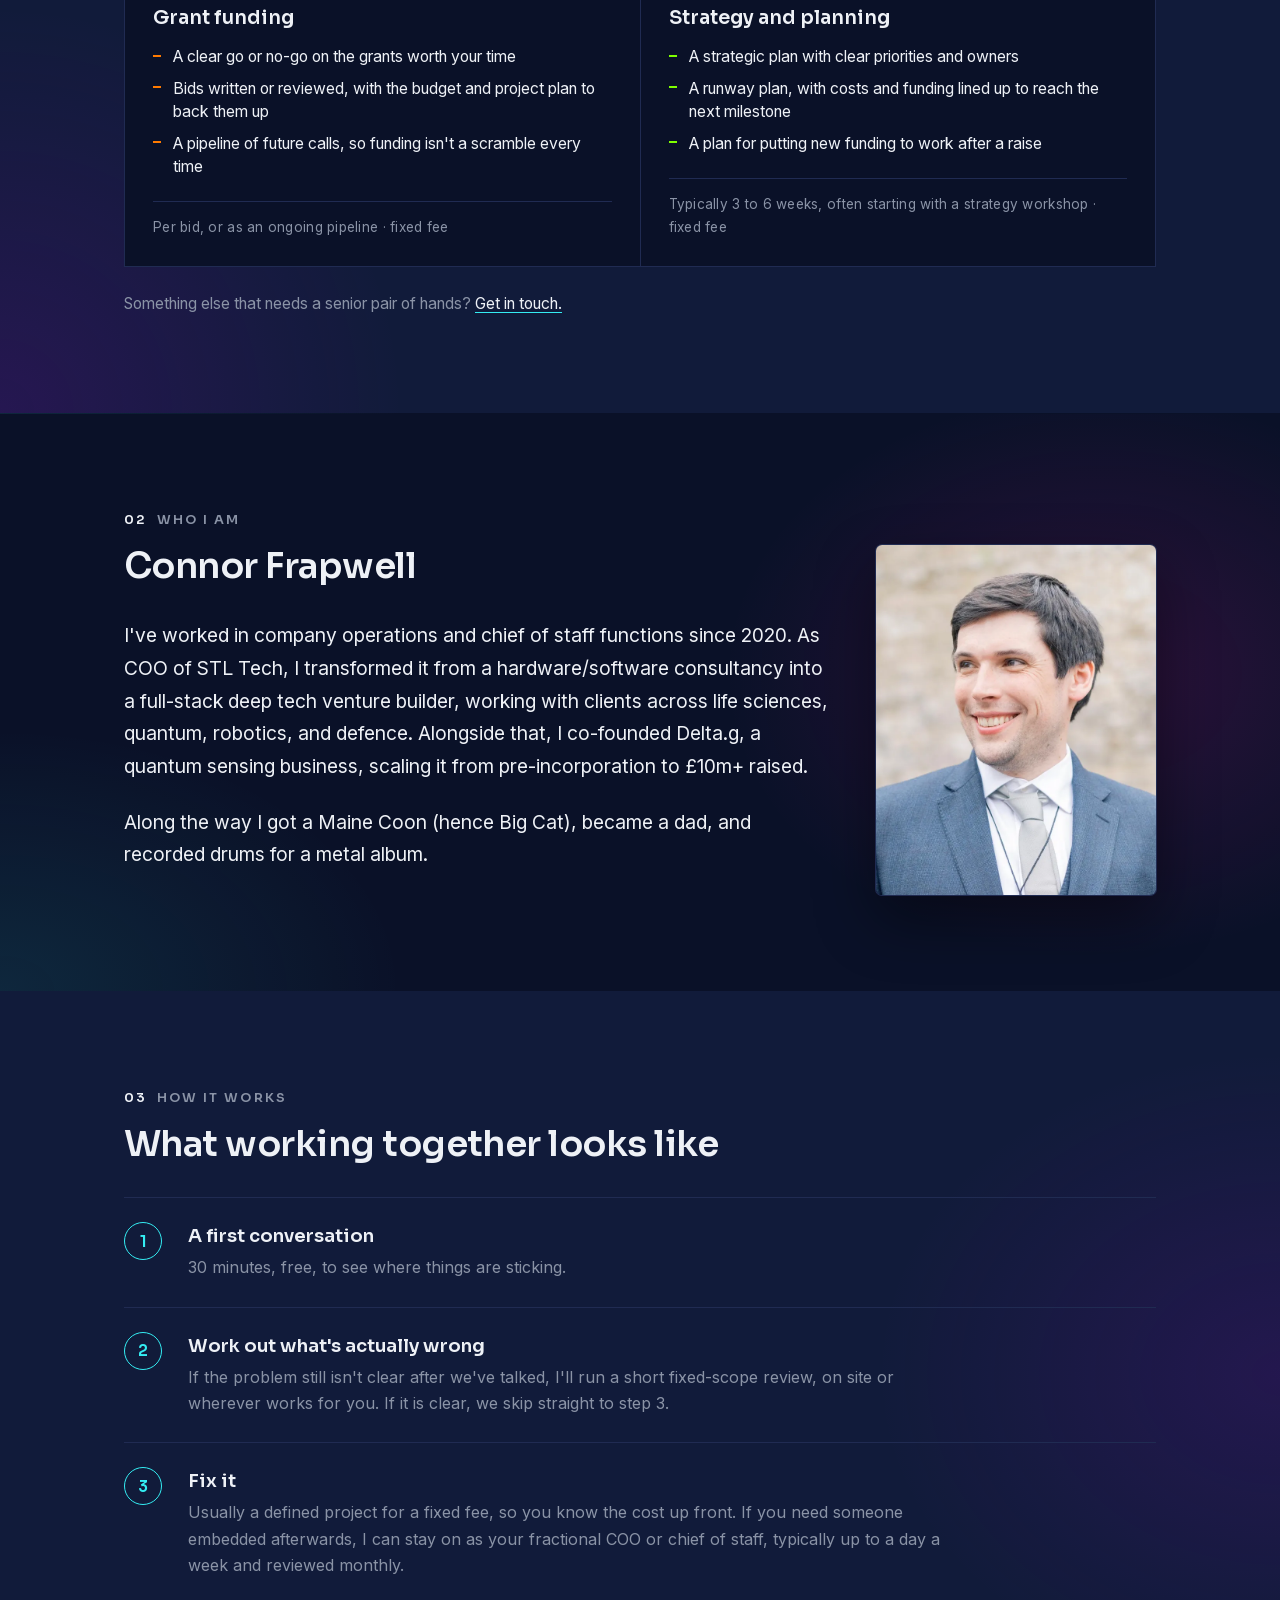
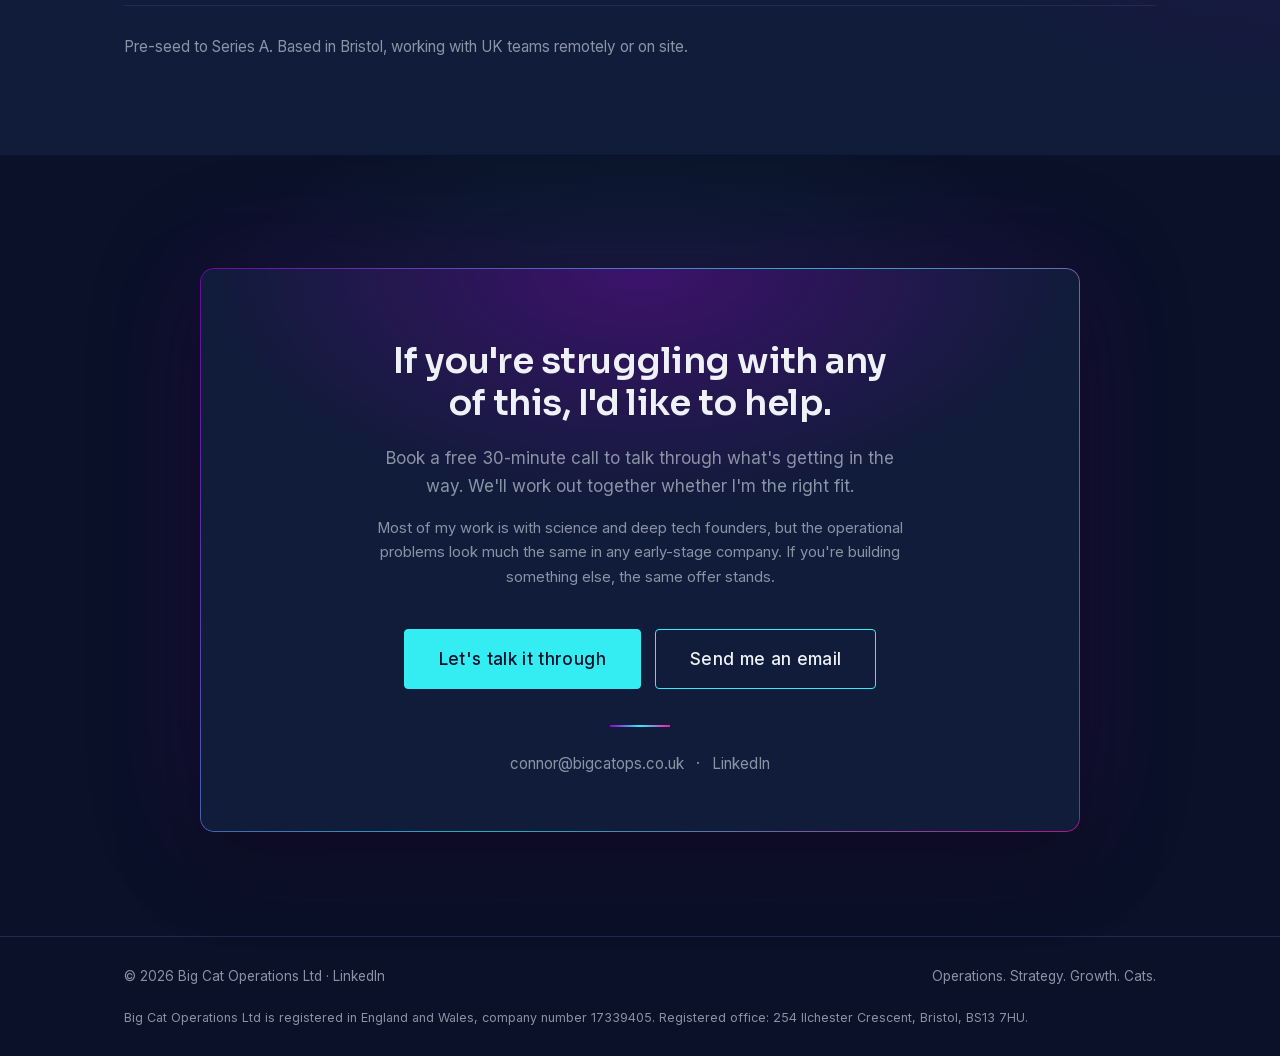
==== commit 611d18a1: "How it works: stacked layout" ====
--- a/index.html
+++ b/index.html
@@ -366,7 +366,7 @@
     line-height: 1.3;
     margin-bottom: 6px;
   }
-  .steps p { color: var(--grey); font-size: 1rem; max-width: 38em; }
+  .steps p { color: var(--grey); font-size: 1rem; max-width: 48em; }
   .steps-note { margin-top: 28px; color: var(--grey); font-size: 0.95rem; }
 
   /* Case studies (placeholder) */
@@ -616,7 +616,7 @@
 
   <!-- 4. How it works -->
   <section class="block band" id="how">
-    <div class="wrap block-grid">
+    <div class="wrap block-grid stacked">
       <p class="label reveal"><b>03</b>How it works</p>
       <div>
         <h2 class="reveal">What working together looks like</h2>
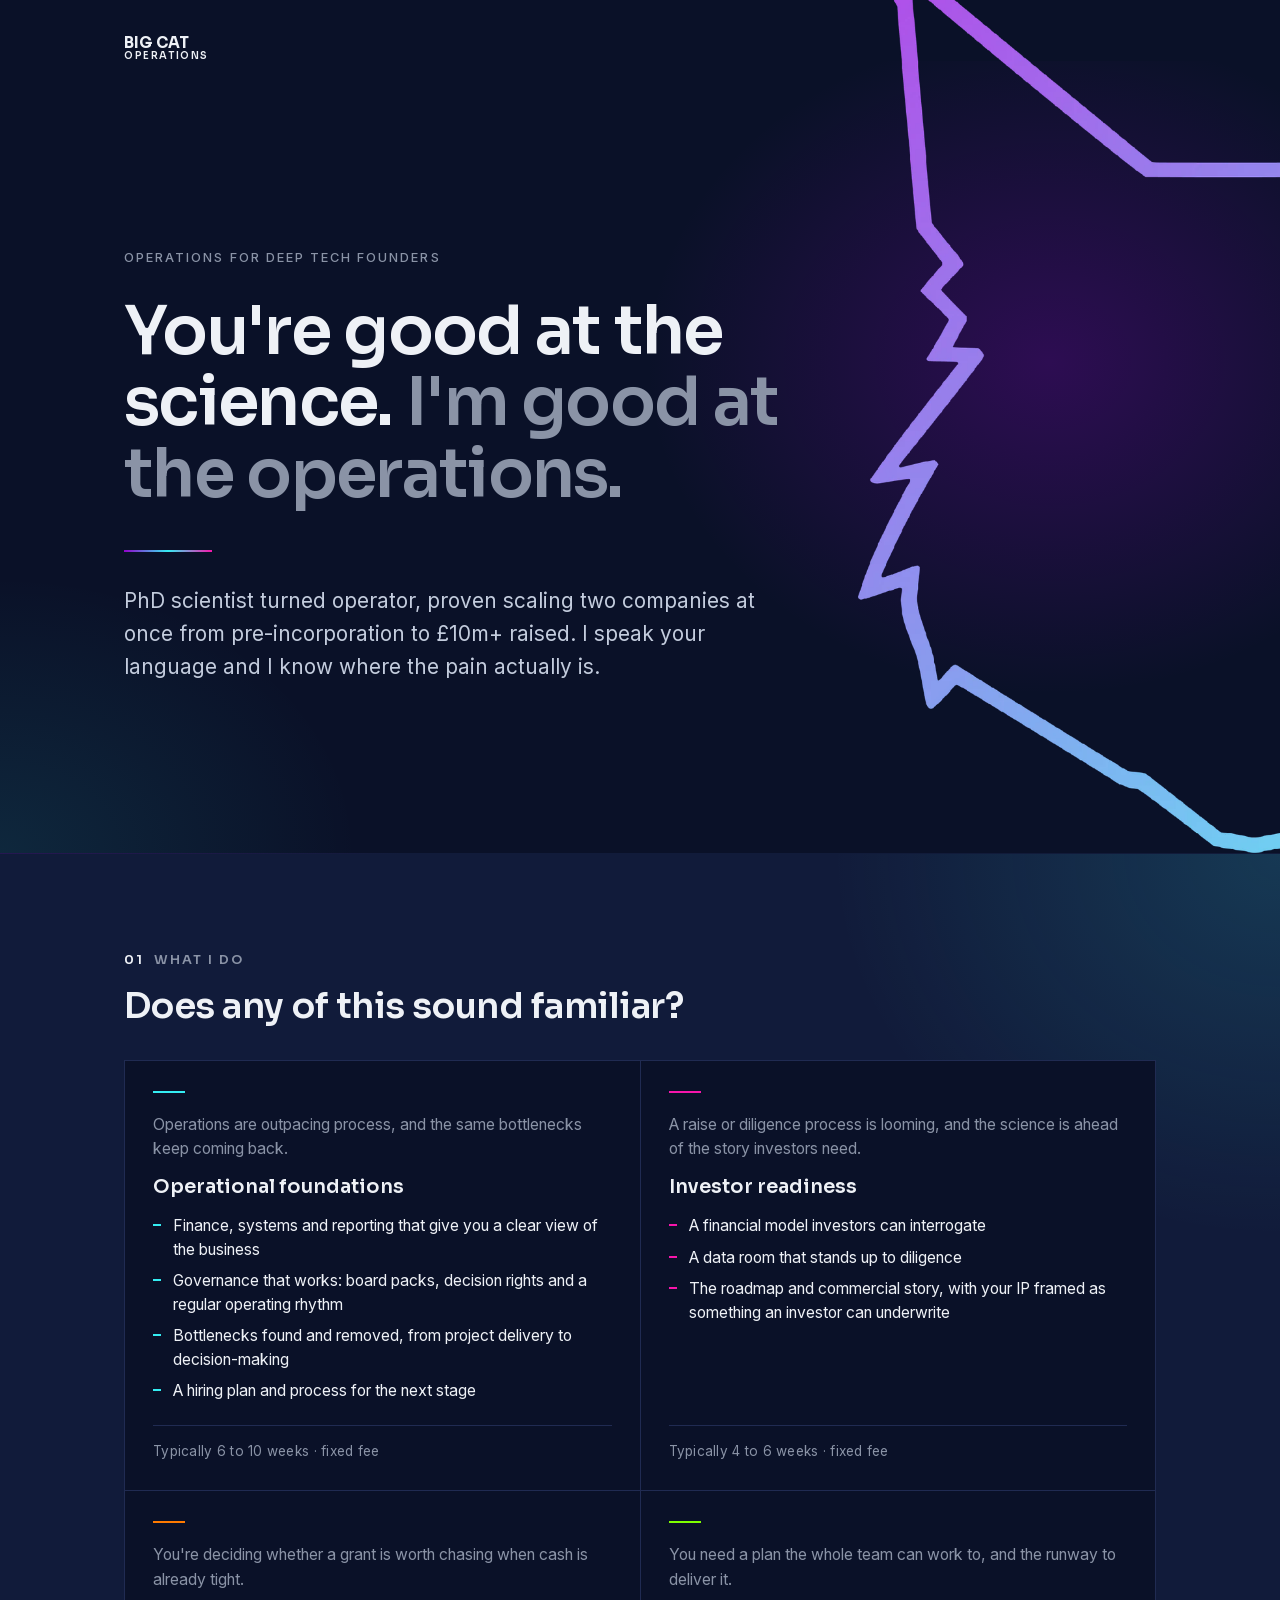
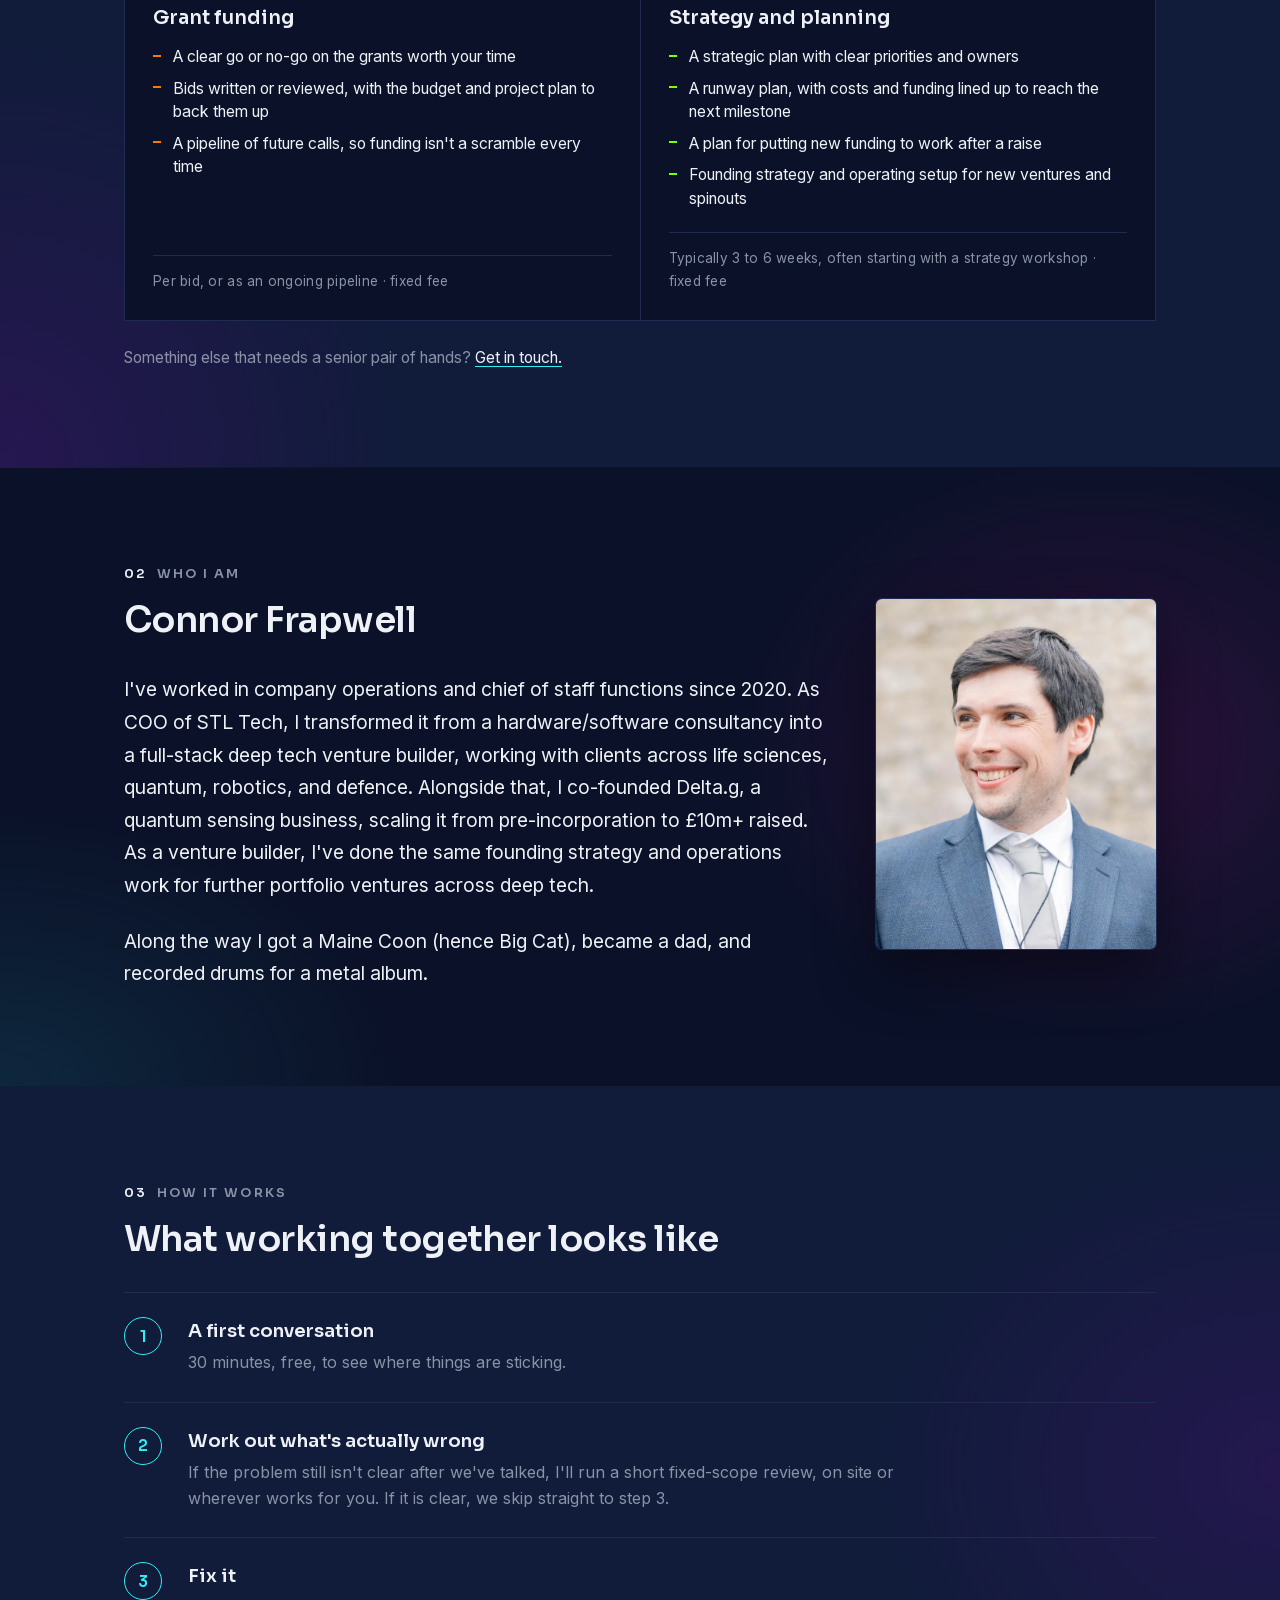
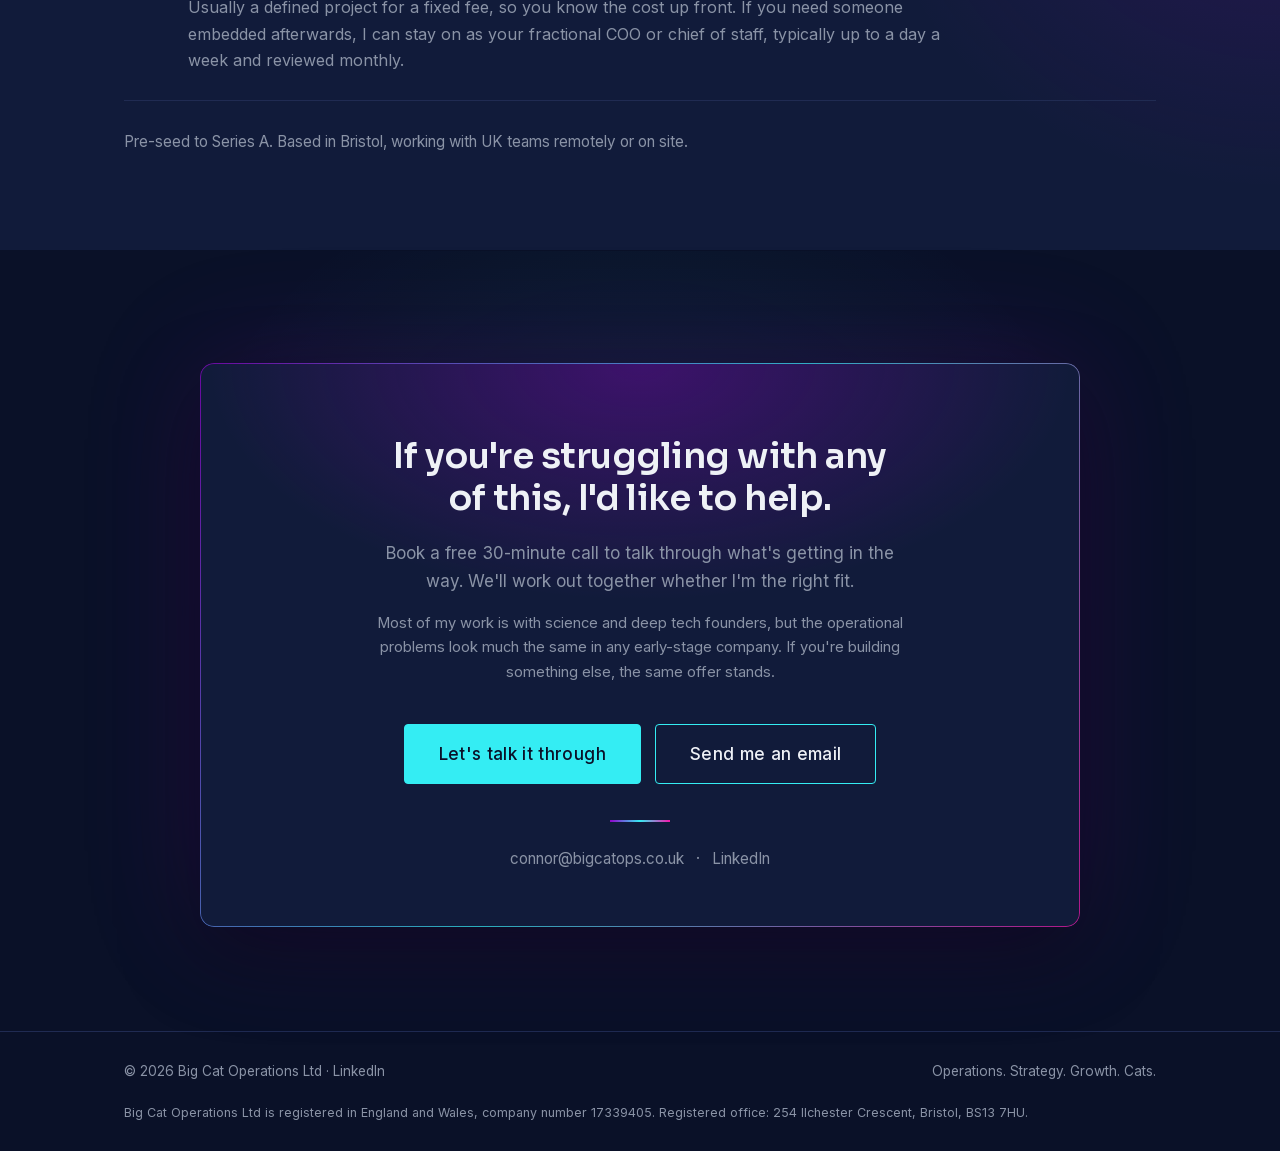
==== commit 2a74da71: "Copy: operations-led positioning, venture builder line, spinout deliverable; new share image" ====
--- a/index.html
+++ b/index.html
@@ -3,8 +3,8 @@
 <head>
 <meta charset="UTF-8">
 <meta name="viewport" content="width=device-width, initial-scale=1, viewport-fit=cover">
-<title>Big Cat Operations · Fractional COO for deep tech founders</title>
-<meta name="description" content="Fractional COO and operations support for deep tech founders, pre-seed to Series A. PhD scientist turned operator, proven scaling two companies at once from pre-incorporation to £10m+ raised.">
+<title>Big Cat Operations · Operations and fractional COO support for deep tech founders</title>
+<meta name="description" content="Operations and fractional COO support for deep tech founders, pre-seed to Series A. PhD scientist turned operator, proven scaling two companies at once from pre-incorporation to £10m+ raised.">
 <meta name="theme-color" content="#0A1128">
 <meta property="og:type" content="website">
 <meta property="og:title" content="Big Cat Operations">
@@ -503,9 +503,15 @@
     .services { grid-template-columns: 1fr; }
     .projects { grid-template-columns: 1fr; }
     .hero { min-height: auto; padding: 88px 0 72px; }
-    .hero-mark { top: -130px; left: auto; right: -84px; height: 250px; opacity: 0.55; }
-    .js .hero-mark.in { opacity: 0.55; }
-    .hero { padding-top: 136px; }
+    /* Phones: the cat sits behind the text as a large watermark, bleeding off
+       the right edge, faded enough that the words stay easy to read */
+    .hero { padding-top: 96px; overflow: clip; }
+    .hero-mark { top: 50%; bottom: auto; left: auto; right: -96px; height: 440px; transform: translateY(-50%); opacity: 0.32; pointer-events: none; }
+    .js .hero-mark, .js .hero-mark.in { transform: translateY(-50%); }
+    .js .hero-mark.in { opacity: 0.32; }
+    .hero { background:
+        radial-gradient(ellipse 70% 45% at 90% 50%, rgba(146, 1, 203, 0.22), transparent 70%),
+        radial-gradient(ellipse 60% 30% at 0% 90%, rgba(52, 237, 243, 0.08), transparent 70%); }
     .pains li { font-size: 1.05rem; padding-left: 36px; }
     .steps li { padding-left: 52px; }
     .steps li::before { width: 32px; height: 32px; font-size: 0.85rem; }
@@ -536,7 +542,7 @@
       </picture>
     </a>
     <div class="wrap">
-      <p class="eyebrow reveal">Fractional COO for deep tech founders</p>
+      <p class="eyebrow reveal">Operations for deep tech founders</p>
       <h1 class="reveal" style="--delay:.08s">You're good at the science. <span class="second">I'm good at the operations.</span></h1>
       <div class="hero-rule reveal-rule" aria-hidden="true"></div>
       <p class="lede reveal" style="--delay:.2s">PhD scientist turned operator, proven scaling two companies at once from pre-incorporation to £10m+ raised. I speak your language and I know where the pain actually is.</p>
@@ -588,6 +594,7 @@
               <li>A strategic plan with clear priorities and owners</li>
               <li>A runway plan, with costs and funding lined up to reach the next milestone</li>
               <li>A plan for putting new funding to work after a raise</li>
+              <li>Founding strategy and operating setup for new ventures and spinouts</li>
             </ul>
             <p class="project-terms">Typically 3 to 6 weeks, often starting with a strategy workshop · fixed fee</p>
           </article>
@@ -603,7 +610,7 @@
       <div class="bio">
         <div>
           <h2 class="reveal">Connor Frapwell</h2>
-          <p class="reveal">I've worked in company operations and chief of staff functions since 2020. As COO of STL Tech, I transformed it from a hardware/software consultancy into a full-stack deep tech venture builder, working with clients across life sciences, quantum, robotics, and defence. Alongside that, I co-founded Delta.g, a quantum sensing business, scaling it from pre-incorporation to £10m+ raised.</p>
+          <p class="reveal">I've worked in company operations and chief of staff functions since 2020. As COO of STL Tech, I transformed it from a hardware/software consultancy into a full-stack deep tech venture builder, working with clients across life sciences, quantum, robotics, and defence. Alongside that, I co-founded Delta.g, a quantum sensing business, scaling it from pre-incorporation to £10m+ raised. As a venture builder, I've done the same founding strategy and operations work for further portfolio ventures across deep tech.</p>
           <p class="reveal">Along the way I got a Maine Coon (hence Big Cat), became a dad, and recorded drums for a metal album.</p>
         </div>
         <picture class="bio-photo reveal">
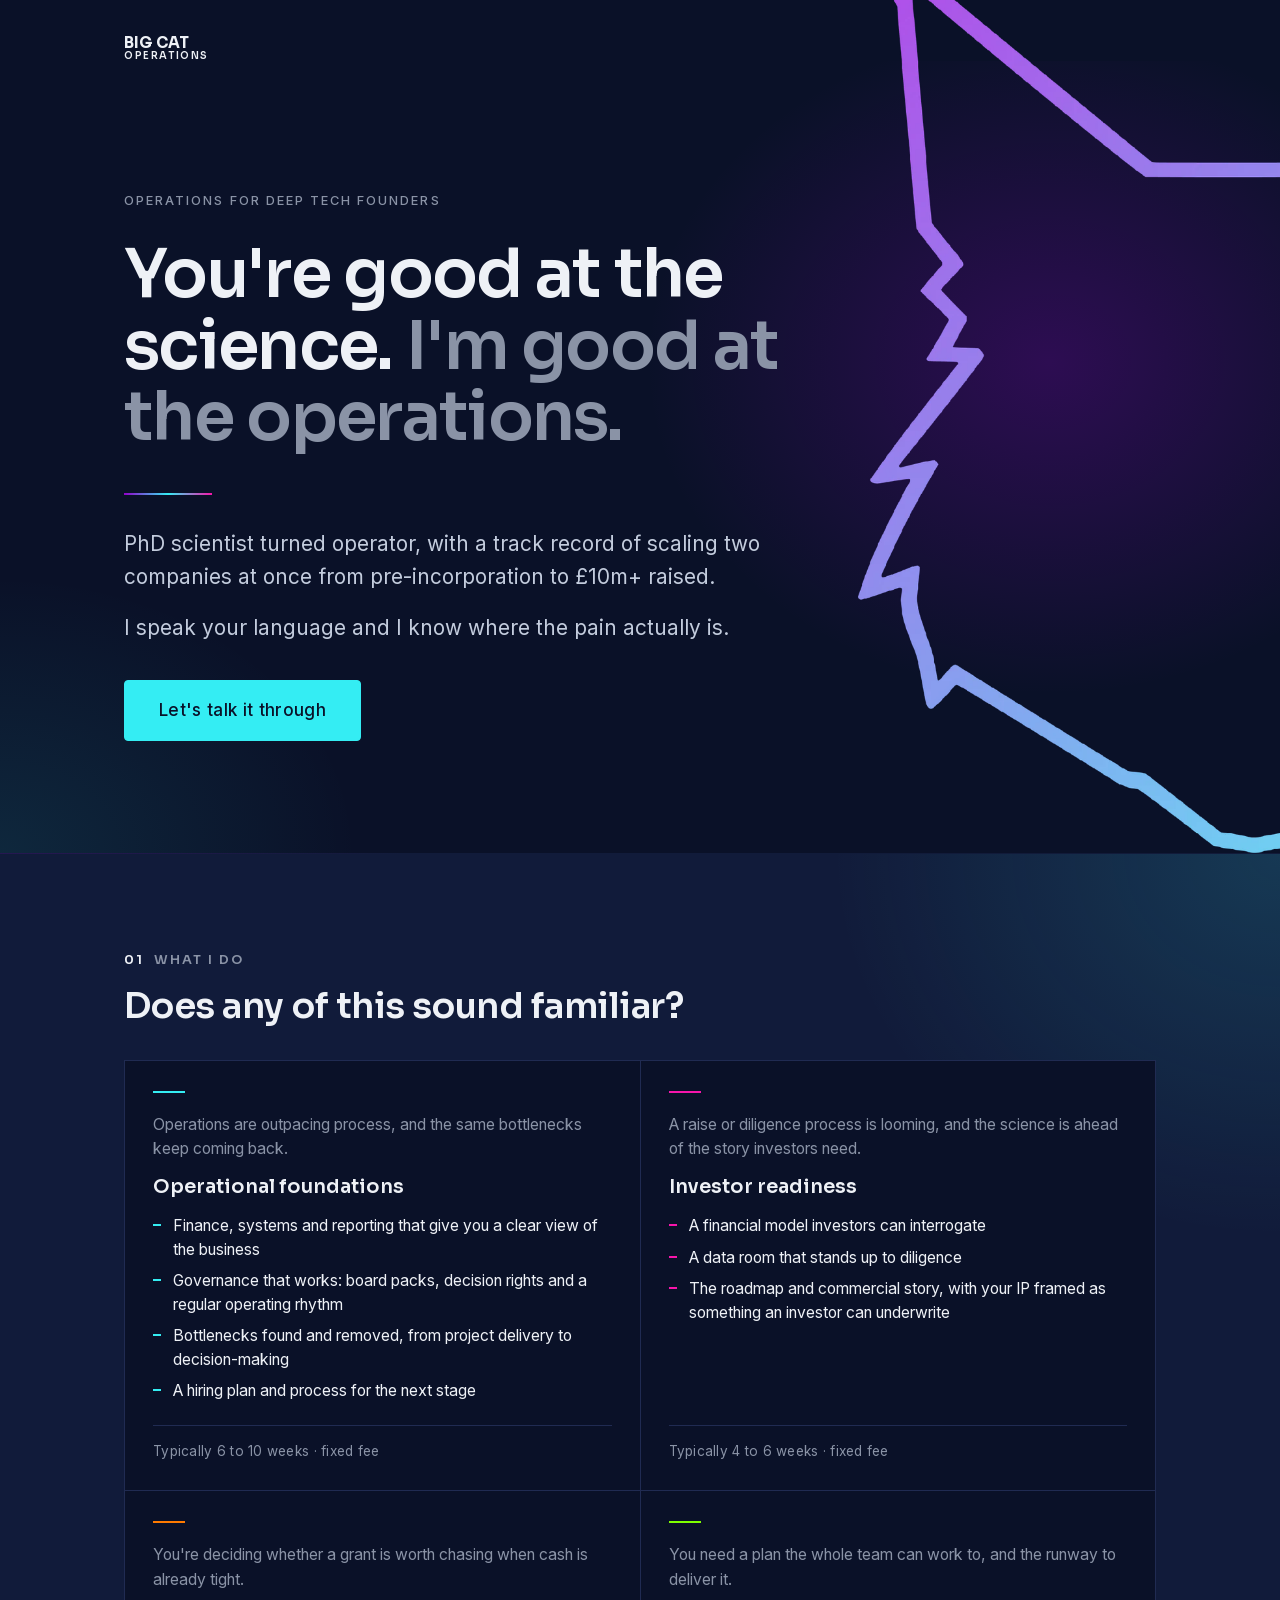
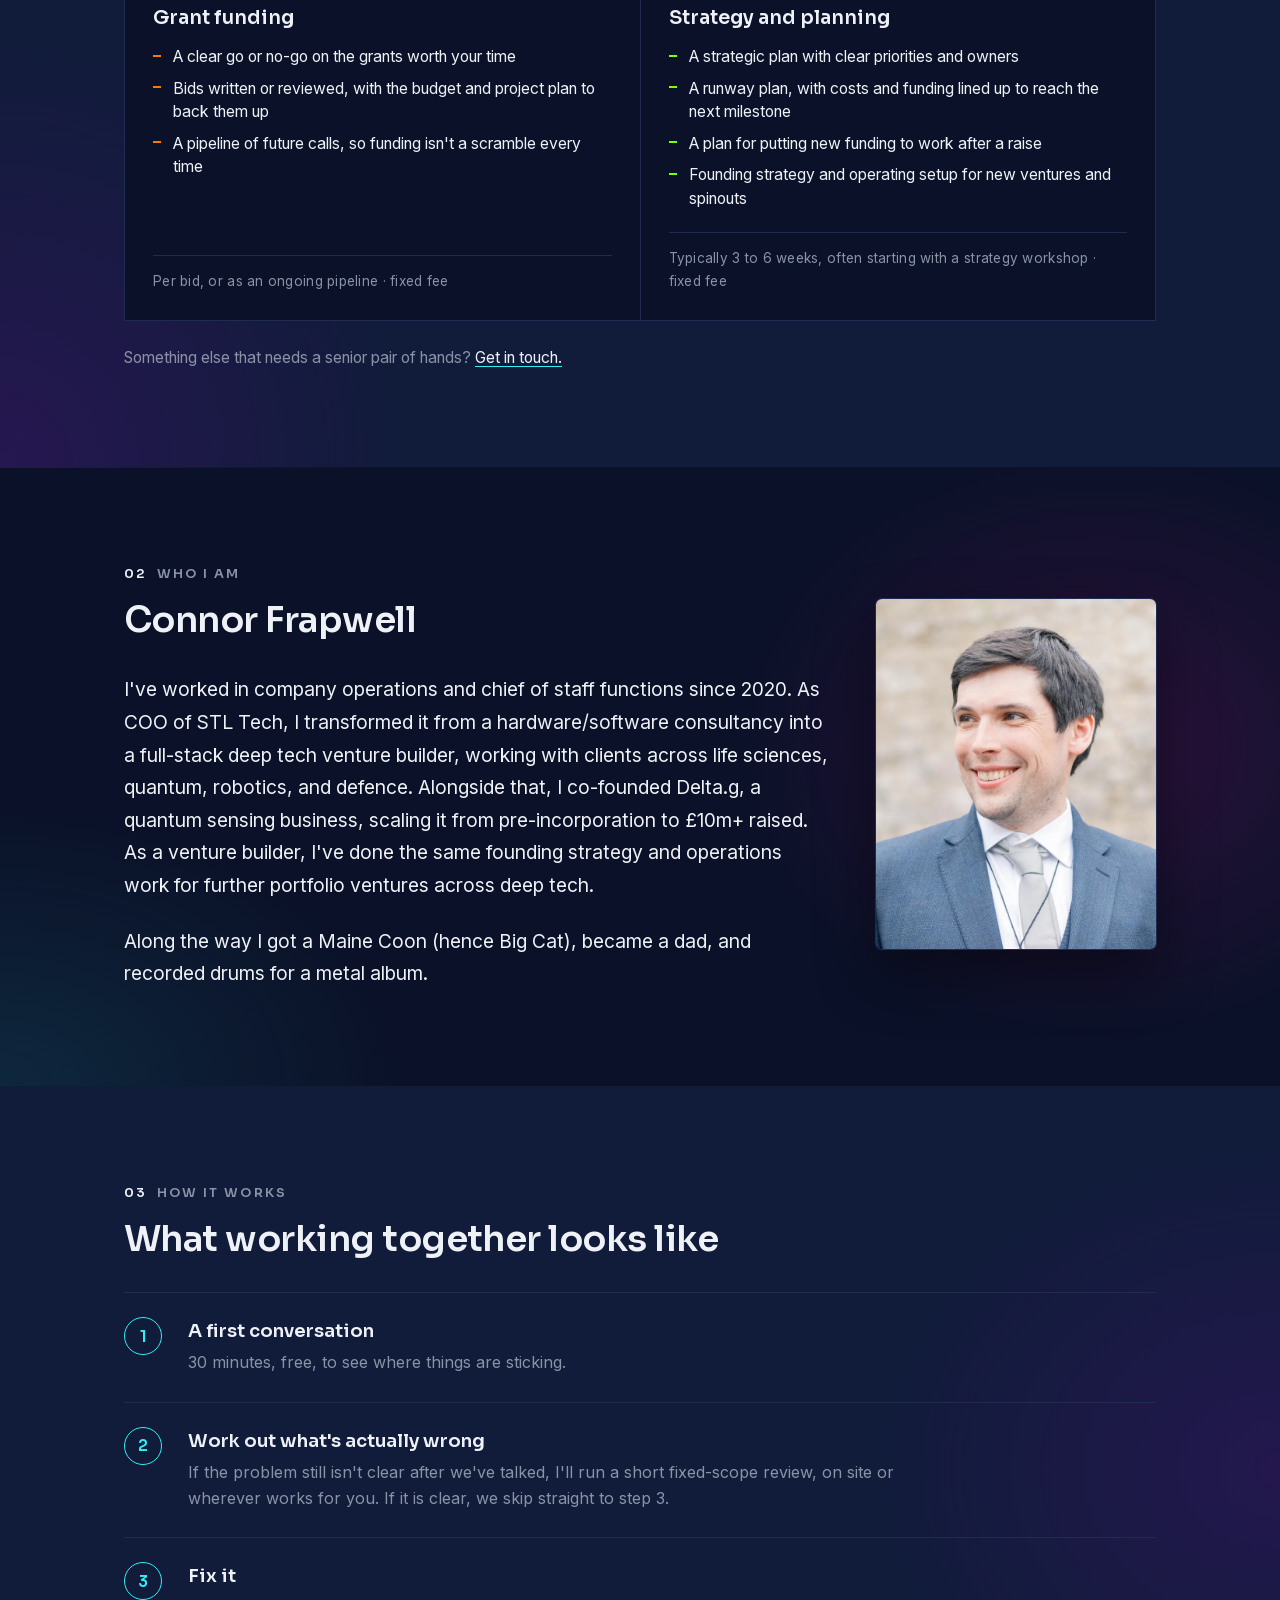
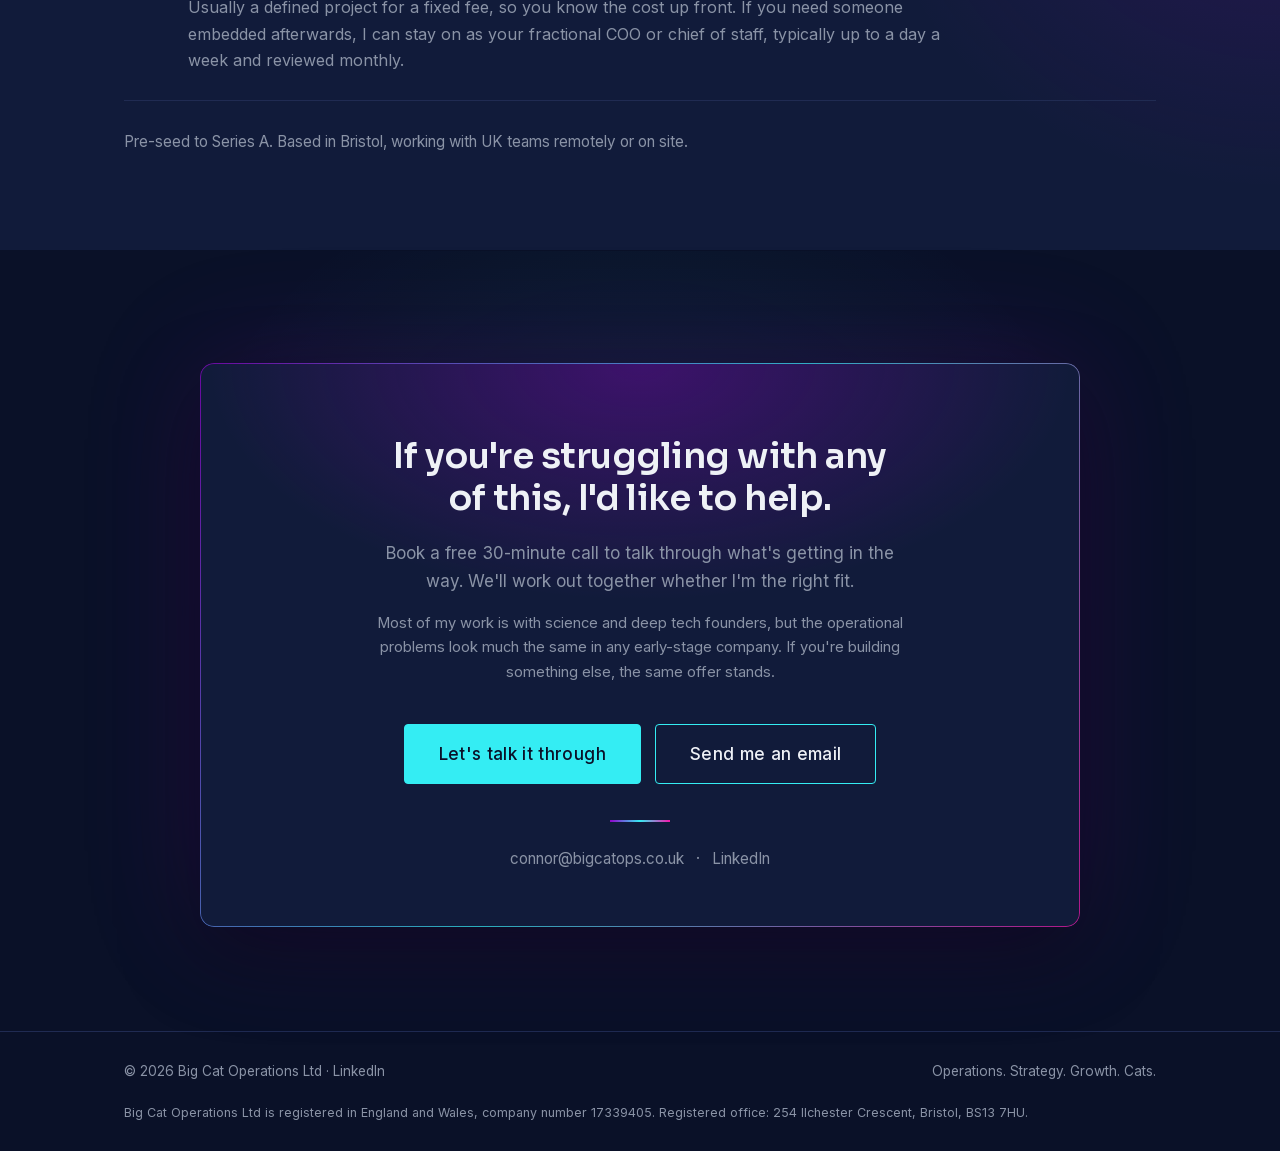
==== commit 2b5c48ad: "Hero: split lede, add booking button; meta description in step" ====
--- a/index.html
+++ b/index.html
@@ -4,7 +4,7 @@
 <meta charset="UTF-8">
 <meta name="viewport" content="width=device-width, initial-scale=1, viewport-fit=cover">
 <title>Big Cat Operations · Operations and fractional COO support for deep tech founders</title>
-<meta name="description" content="Operations and fractional COO support for deep tech founders, pre-seed to Series A. PhD scientist turned operator, proven scaling two companies at once from pre-incorporation to £10m+ raised.">
+<meta name="description" content="Operations and fractional COO support for deep tech founders, pre-seed to Series A. PhD scientist turned operator, with a track record of scaling two companies at once from pre-incorporation to £10m+ raised.">
 <meta name="theme-color" content="#0A1128">
 <meta property="og:type" content="website">
 <meta property="og:title" content="Big Cat Operations">
@@ -140,6 +140,8 @@
     max-width: 31em;
     color: #C3CCDD;
   }
+  .lede + .lede { margin-top: 0.85em; }
+  .hero-cta { margin-top: 36px; }
 
   /* Alternating bands and soft brand glows, to break the page into distinct sections */
   section.block.band { background: var(--bg-band); border-top-color: transparent; }
@@ -545,7 +547,12 @@
       <p class="eyebrow reveal">Operations for deep tech founders</p>
       <h1 class="reveal" style="--delay:.08s">You're good at the science. <span class="second">I'm good at the operations.</span></h1>
       <div class="hero-rule reveal-rule" aria-hidden="true"></div>
-      <p class="lede reveal" style="--delay:.2s">PhD scientist turned operator, proven scaling two companies at once from pre-incorporation to £10m+ raised. I speak your language and I know where the pain actually is.</p>
+      <p class="lede reveal" style="--delay:.2s">PhD scientist turned operator, with a track record of scaling two companies at once from pre-incorporation to £10m+ raised.</p>
+      <p class="lede reveal" style="--delay:.28s">I speak your language and I know where the pain actually is.</p>
+      <!-- BOOKING LINK (also in the CTA panel below): keep both in step -->
+      <div class="hero-cta reveal" style="--delay:.36s">
+        <a class="button button-primary" href="https://calendar.google.com/appointments/schedules/AcZssZ1qIAnlPuDKBpOI1fOW0mMlNf31-eXUQTv7ztv_FmQ2rOdlAItJsGx3Ix7HEq6_NwawSNzxx0ee" target="_blank" rel="noopener">Let's talk it through</a>
+      </div>
     </div>
   </section>
 
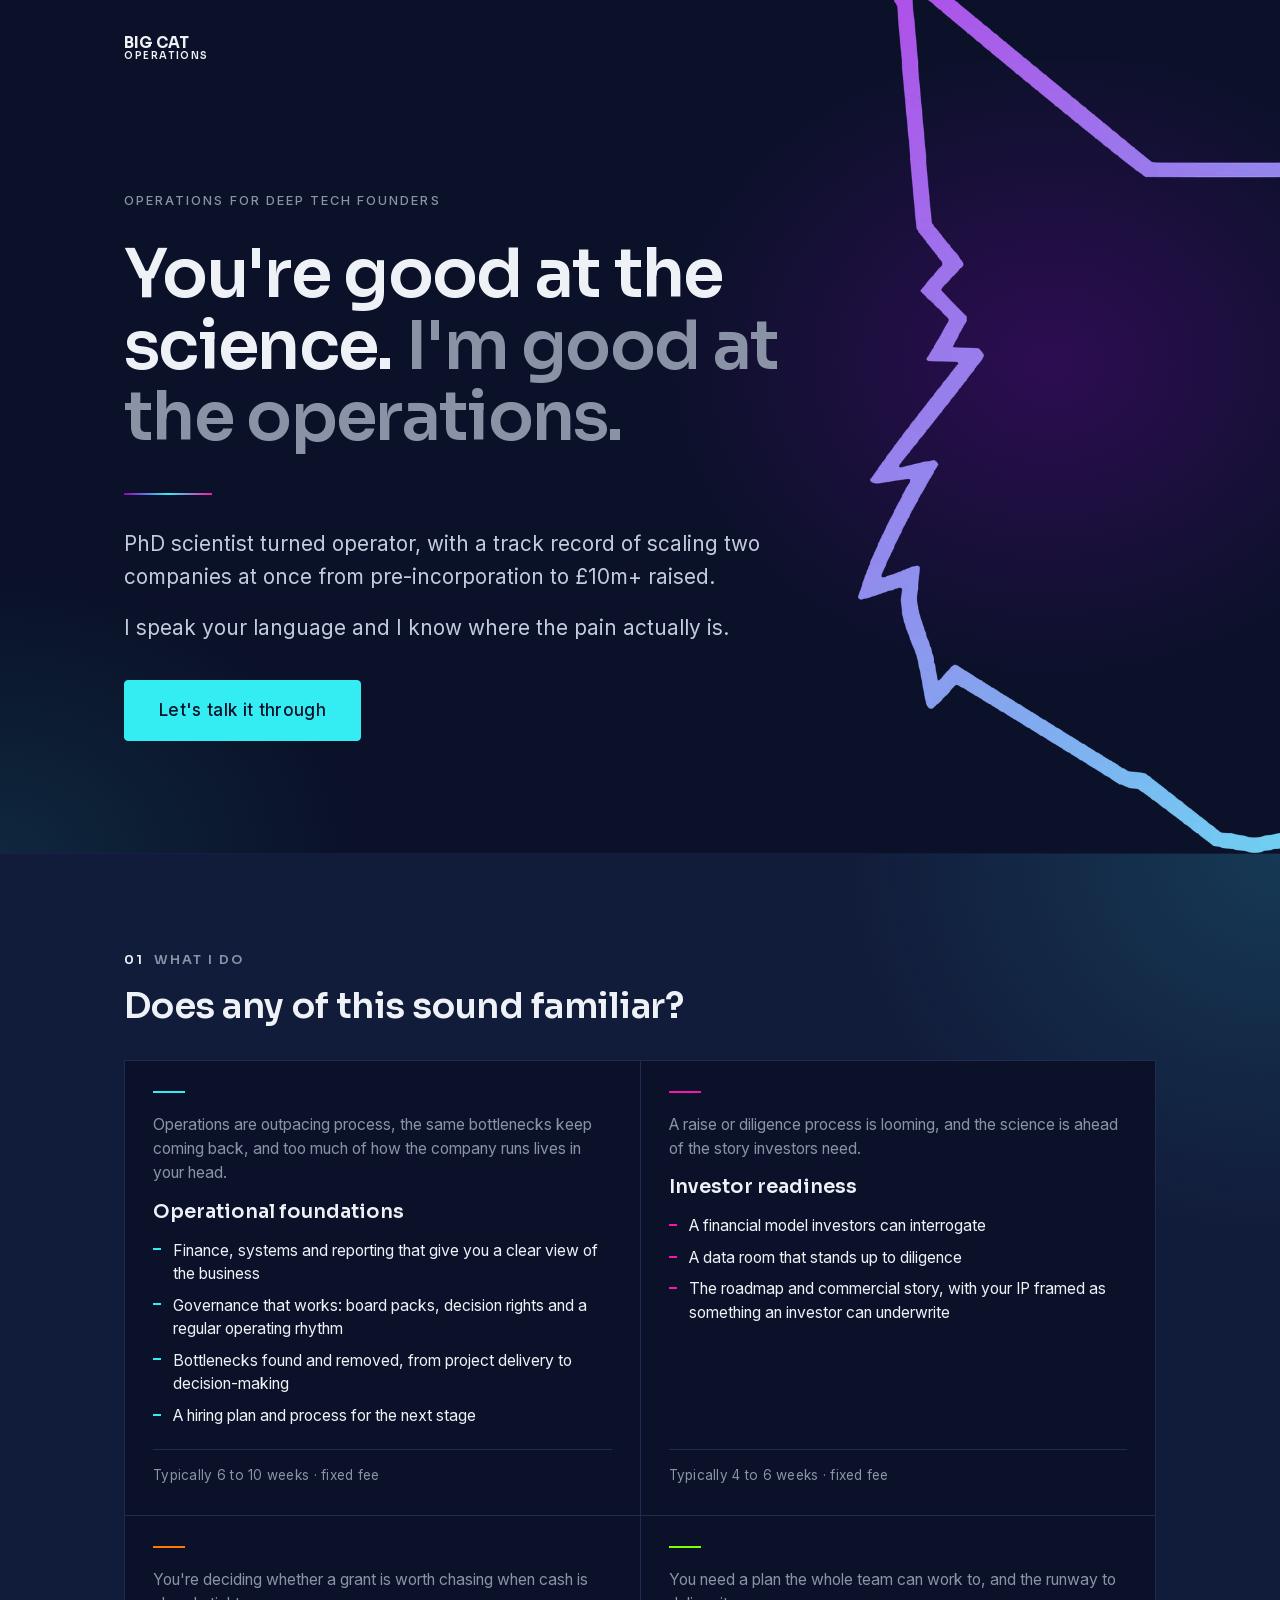
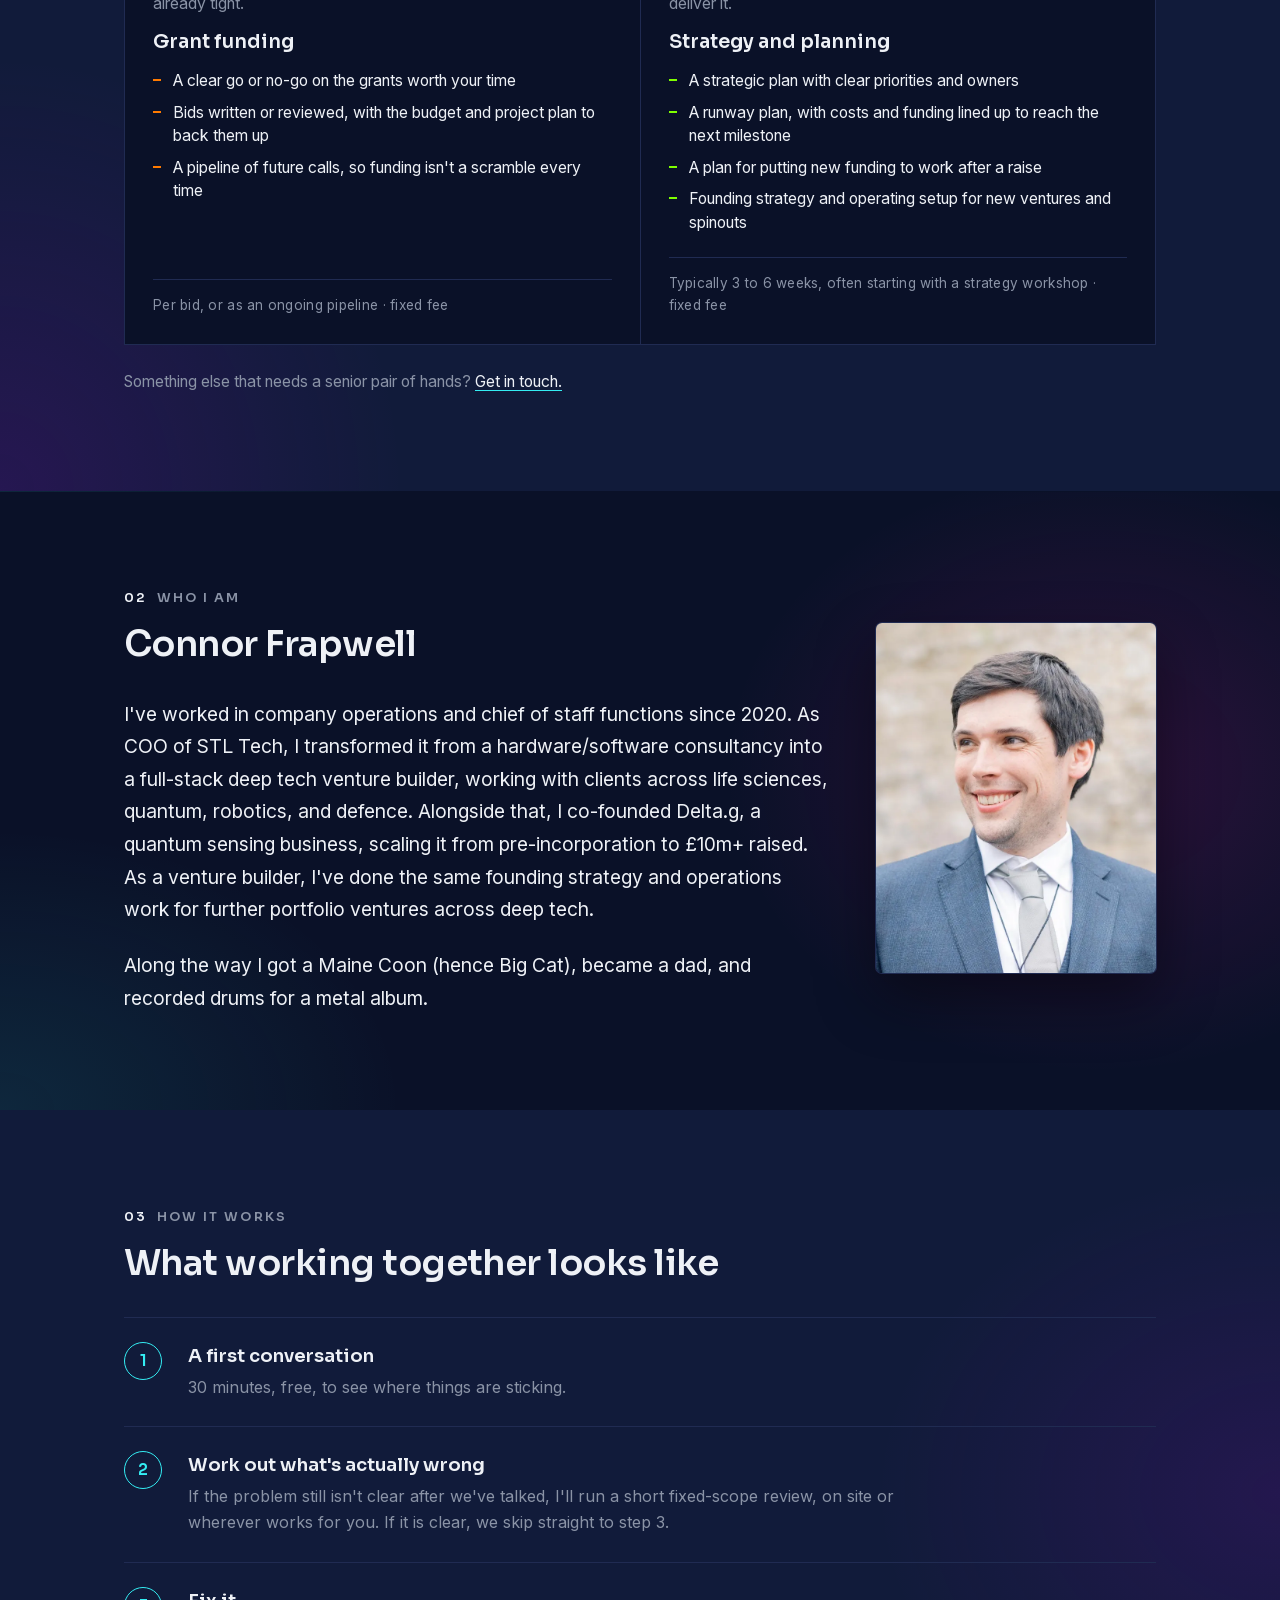
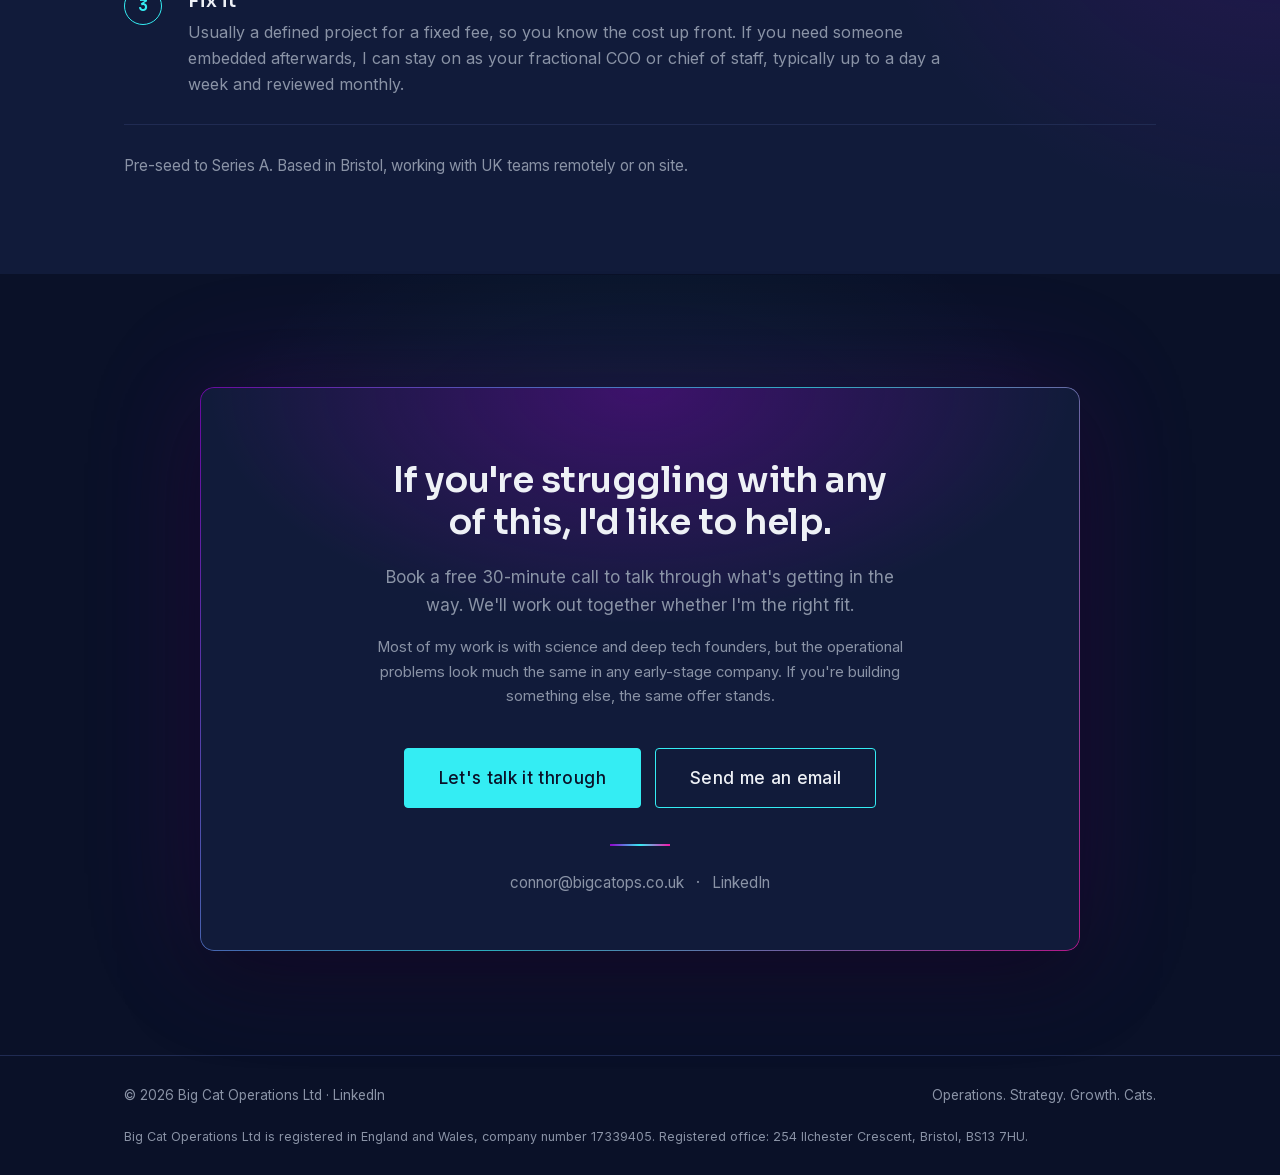
==== commit b8c32a20: "Operational foundations: name the in-your-head problem" ====
--- a/index.html
+++ b/index.html
@@ -10,6 +10,71 @@
 <meta property="og:title" content="Big Cat Operations">
 <meta property="og:description" content="You're good at the science. I'm good at the operations.">
 <link rel="canonical" href="https://bigcatops.co.uk/">
+<script type="application/ld+json">
+{
+  "@context": "https://schema.org",
+  "@graph": [
+    {
+      "@type": "ProfessionalService",
+      "@id": "https://bigcatops.co.uk/#business",
+      "name": "Big Cat Operations",
+      "legalName": "Big Cat Operations Ltd",
+      "url": "https://bigcatops.co.uk/",
+      "image": "https://bigcatops.co.uk/assets/og.png",
+      "logo": "https://bigcatops.co.uk/assets/apple-touch-icon.png",
+      "description": "Operations and fractional COO support for deep tech founders, pre-seed to Series A.",
+      "email": "connor@bigcatops.co.uk",
+      "address": {
+        "@type": "PostalAddress",
+        "addressLocality": "Bristol",
+        "addressCountry": "GB"
+      },
+      "areaServed": {
+        "@type": "Country",
+        "name": "United Kingdom"
+      },
+      "founder": {
+        "@id": "https://bigcatops.co.uk/#connor"
+      },
+      "sameAs": [
+        "https://www.linkedin.com/in/connor-frapwell"
+      ],
+      "knowsAbout": [
+        "Fractional COO",
+        "Operations",
+        "Investor readiness",
+        "Grant funding",
+        "Strategy and planning",
+        "Deep tech",
+        "Startups"
+      ]
+    },
+    {
+      "@type": "Person",
+      "@id": "https://bigcatops.co.uk/#connor",
+      "name": "Connor Frapwell",
+      "jobTitle": "Fractional COO",
+      "image": "https://bigcatops.co.uk/assets/connor.jpg",
+      "worksFor": {
+        "@id": "https://bigcatops.co.uk/#business"
+      },
+      "sameAs": [
+        "https://www.linkedin.com/in/connor-frapwell"
+      ]
+    },
+    {
+      "@type": "WebSite",
+      "@id": "https://bigcatops.co.uk/#website",
+      "url": "https://bigcatops.co.uk/",
+      "name": "Big Cat Operations",
+      "publisher": {
+        "@id": "https://bigcatops.co.uk/#business"
+      },
+      "inLanguage": "en-GB"
+    }
+  ]
+}
+</script>
 <meta property="og:url" content="https://bigcatops.co.uk/">
 <meta property="og:image" content="https://bigcatops.co.uk/assets/og.png">
 <meta name="twitter:card" content="summary_large_image">
@@ -564,7 +629,7 @@
       <h2 class="reveal">Does any of this sound familiar?</h2>
       <div class="projects">
           <article class="project reveal">
-            <p class="project-problem">Operations are outpacing process, and the same bottlenecks keep coming back.</p>
+            <p class="project-problem">Operations are outpacing process, the same bottlenecks keep coming back, and too much of how the company runs lives in your head.</p>
             <h3>Operational foundations</h3>
             <ul>
               <li>Finance, systems and reporting that give you a clear view of the business</li>
